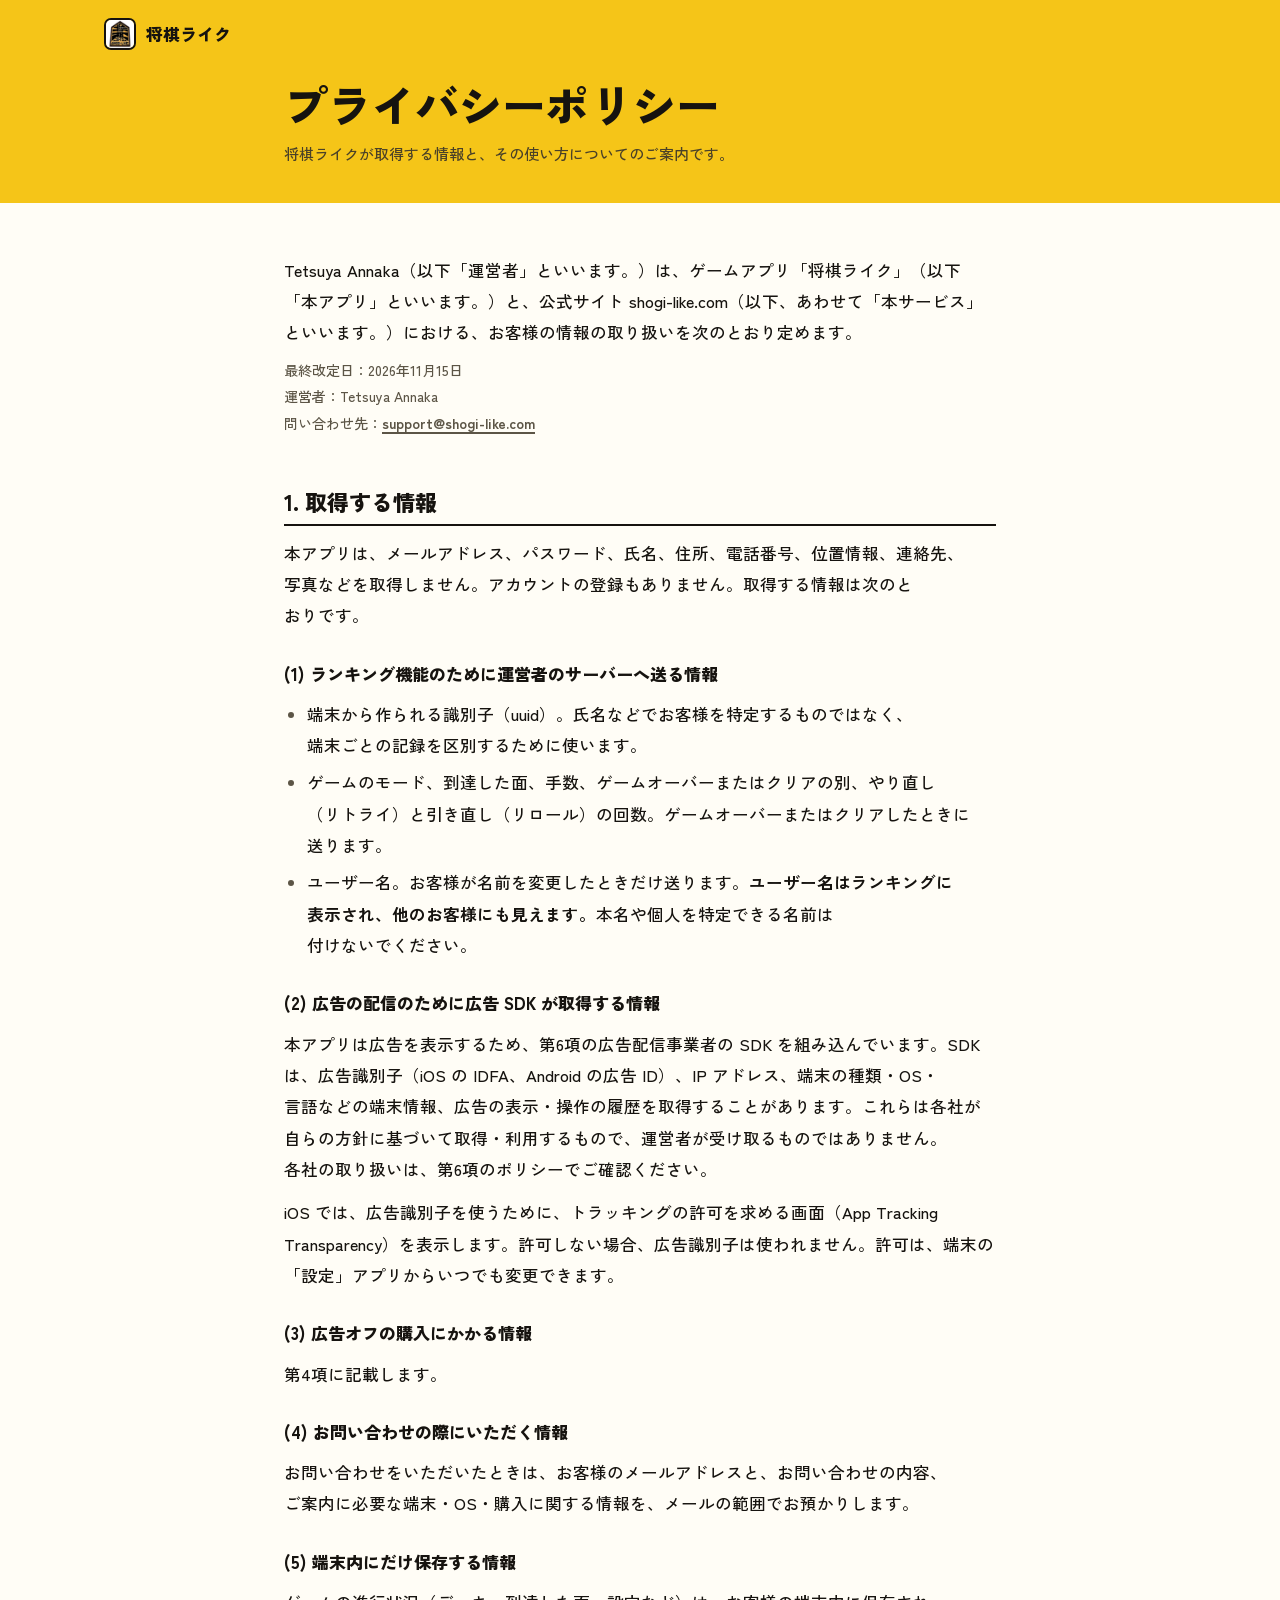
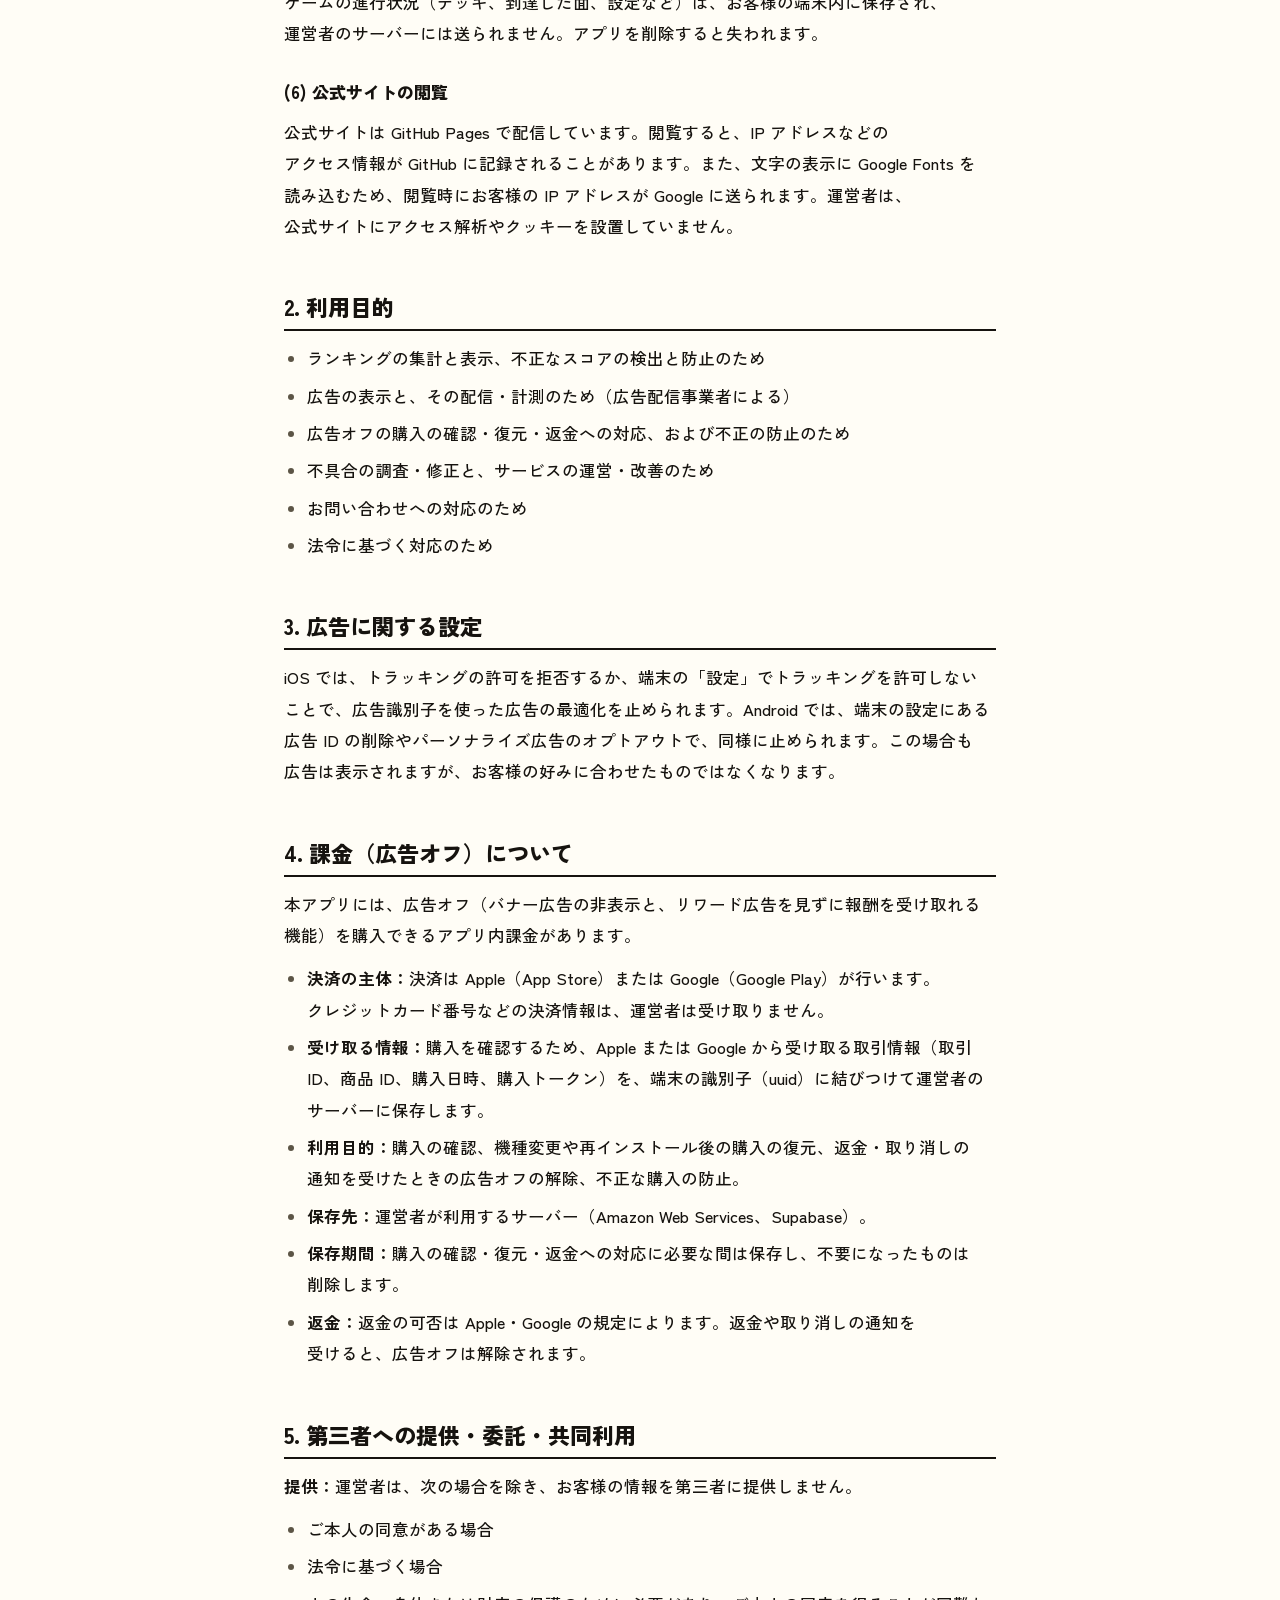
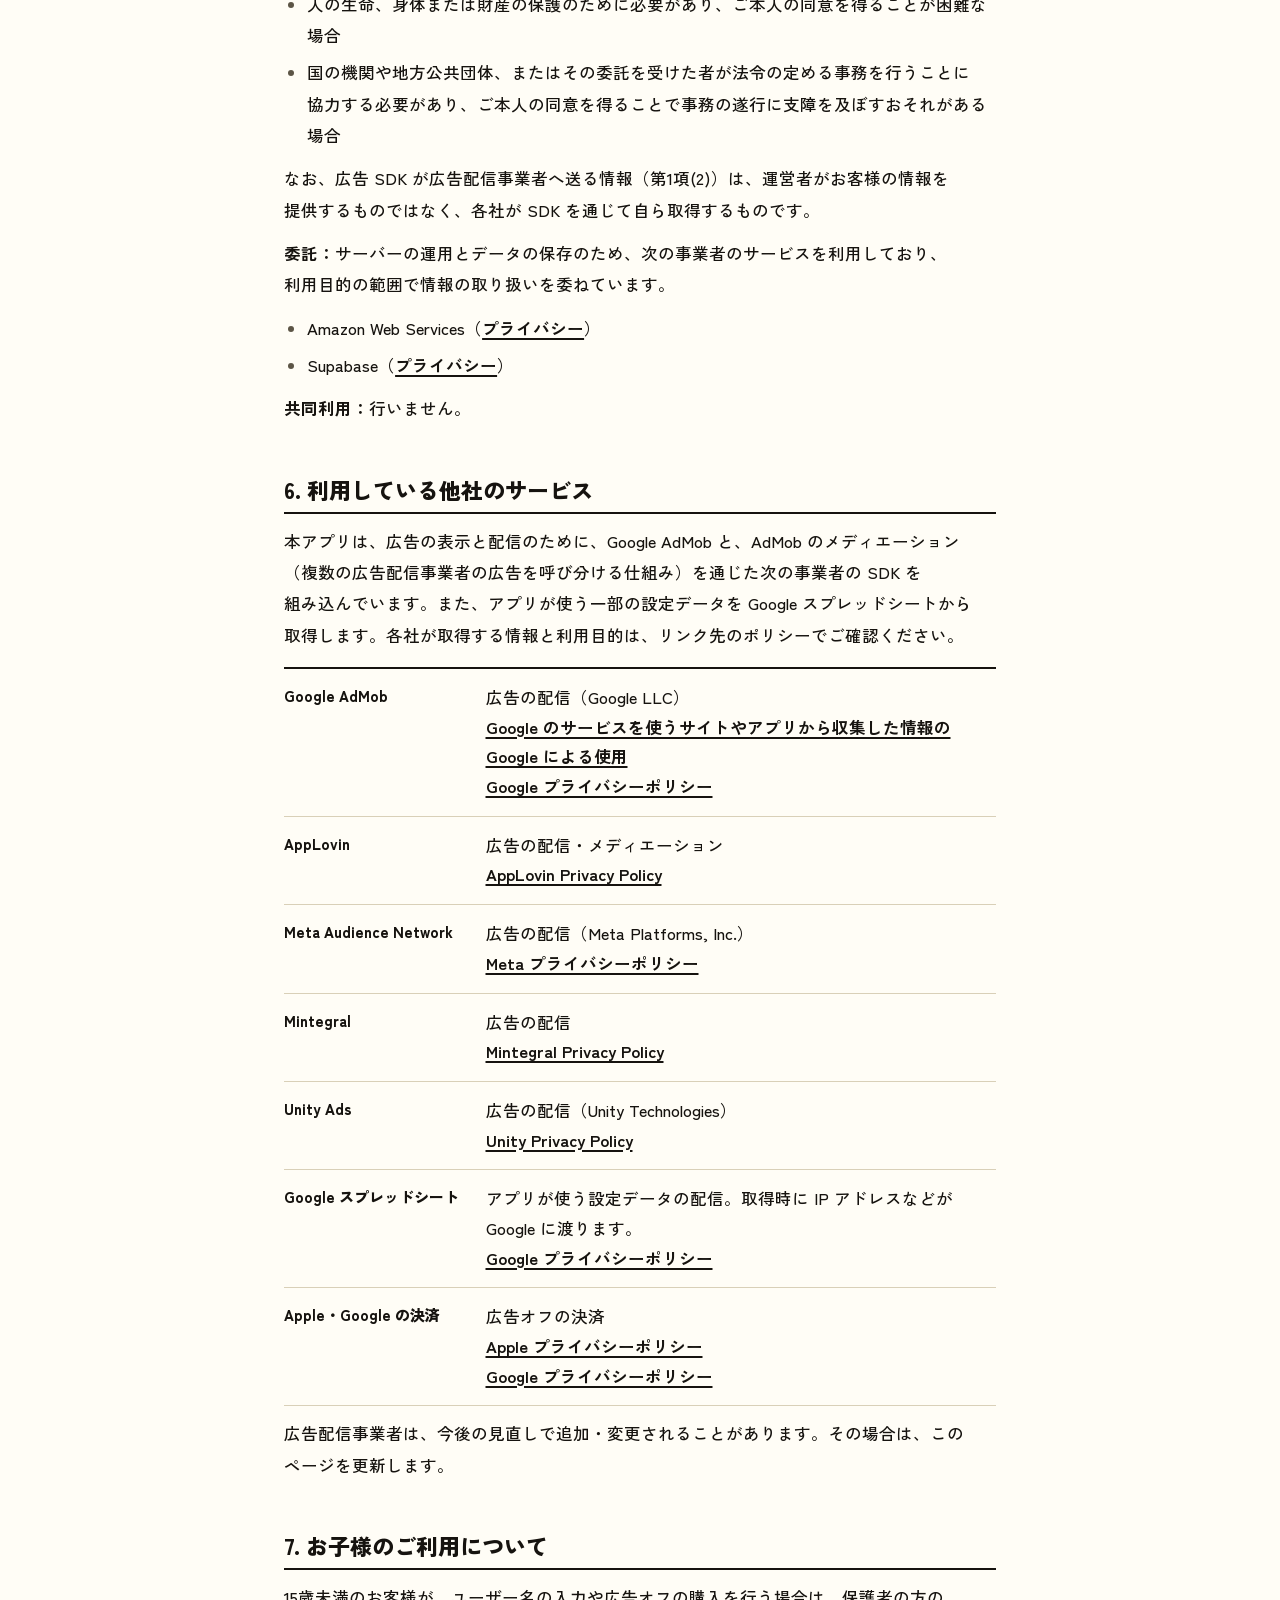
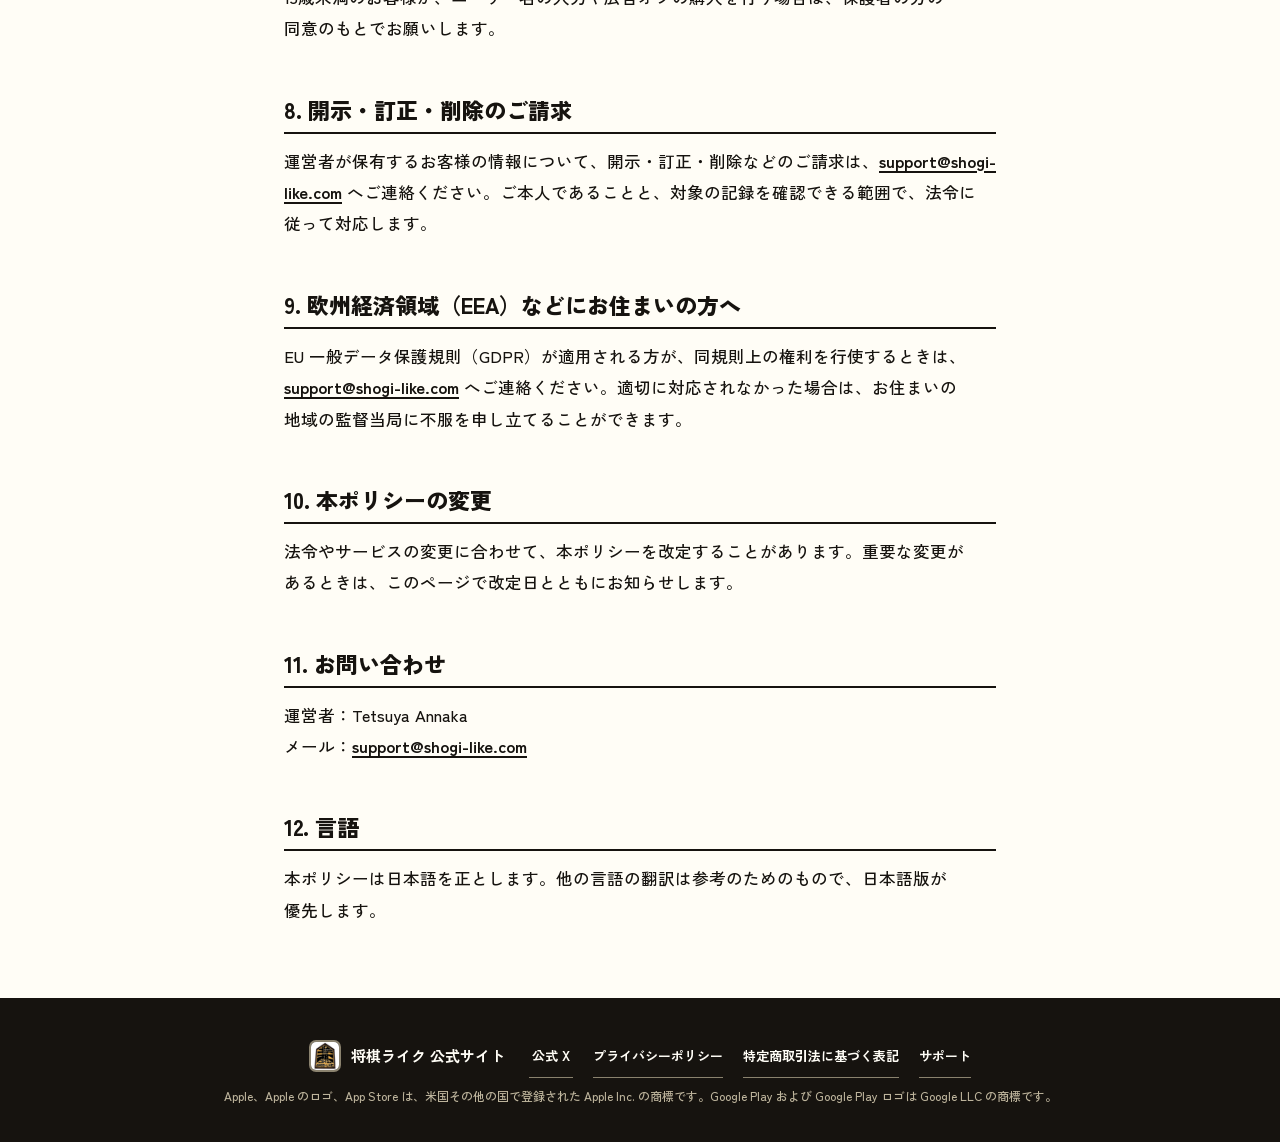
==== privacy/index.html @ 55d47053 "feat: 公式サイト初版（トップ・プライバシーポリシー・特定商取引法に基づく表記・サポート） Co-Authored-By: Claude Opus 5.5 <noreply@anthropic.c" ====
<!doctype html>
<html lang="ja">
<head>
<meta charset="utf-8">
<meta name="viewport" content="width=device-width,initial-scale=1,viewport-fit=cover">
<title>プライバシーポリシー｜将棋ライク</title>
<meta name="description" content="将棋ライクのプライバシーポリシー。取得する情報、広告配信事業者などの他社サービス、広告オフ（アプリ内課金）で受け取る取引情報の取り扱いを掲載しています。">
<meta property="og:title" content="プライバシーポリシー｜将棋ライク">
<meta property="og:description" content="将棋ライクのプライバシーポリシー。取得する情報、広告配信事業者などの他社サービス、広告オフ（アプリ内課金）で受け取る取引情報の取り扱いを掲載しています。">
<meta property="og:type" content="website">
<meta property="og:url" content="https://shogi-like.com/privacy/">
<meta property="og:image" content="https://shogi-like.com/assets/icon-256.png">
<meta property="og:site_name" content="将棋ライク">
<meta property="og:locale" content="ja_JP">
<meta name="twitter:card" content="summary">
<meta name="theme-color" content="#F5C518">
<link rel="canonical" href="https://shogi-like.com/privacy/">
<link rel="icon" href="/assets/icon-128.png" type="image/png">
<link rel="apple-touch-icon" href="/assets/icon-256.png">
<link rel="preconnect" href="https://fonts.googleapis.com">
<link rel="preconnect" href="https://fonts.gstatic.com" crossorigin>
<link href="https://fonts.googleapis.com/css2?family=Zen+Kaku+Gothic+New:wght@500;700;900&family=M+PLUS+1+Code:wght@500;700&family=Big+Shoulders+Display:wght@800&display=swap" rel="stylesheet">
<link rel="stylesheet" href="/assets/page.css">
</head>
<body>
<div lang="ja">
<header class="top on-yellow">
  <div class="wrap"><a class="brand" href="/"><img src="/assets/icon-128.png" alt="" width="32" height="32"><span>将棋ライク</span></a></div>
</header>
<div class="ph on-yellow">
  <div class="wrap">
    <h1>プライバシーポリシー</h1>
    <p class="lead">将棋ライクが取得する情報と、その使い方についてのご案内です。</p>
  </div>
</div>
<main>
  <div class="wrap">
    <p>Tetsuya Annaka（以下「運営者」といいます。）は、ゲームアプリ「将棋ライク」（以下「本アプリ」といいます。）と、公式サイト <span class="nw">shogi-like.com</span>（以下、あわせて「本サービス」といいます。）における、お客様の情報の取り扱いを次のとおり定めます。</p>
    <p class="meta">最終改定日：2026年11月15日<br>運営者：Tetsuya Annaka<br>問い合わせ先：<a href="mailto:support@shogi-like.com">support@shogi-like.com</a></p>

    <h2 id="collect">1. 取得する情報</h2>
    <p>本アプリは、メールアドレス、パスワード、氏名、住所、電話番号、位置情報、連絡先、写真などを取得しません。アカウントの登録もありません。取得する情報は次のとおりです。</p>
    <h3>(1) ランキング機能のために運営者のサーバーへ送る情報</h3>
    <ul>
      <li>端末から作られる識別子（uuid）。氏名などでお客様を特定するものではなく、端末ごとの記録を区別するために使います。</li>
      <li>ゲームのモード、到達した面、手数、ゲームオーバーまたはクリアの別、やり直し（リトライ）と引き直し（リロール）の回数。ゲームオーバーまたはクリアしたときに送ります。</li>
      <li>ユーザー名。お客様が名前を変更したときだけ送ります。<b>ユーザー名はランキングに表示され、他のお客様にも見えます。</b>本名や個人を特定できる名前は付けないでください。</li>
    </ul>
    <h3>(2) 広告の配信のために広告 SDK が取得する情報</h3>
    <p>本アプリは広告を表示するため、第6項の広告配信事業者の SDK を組み込んでいます。SDK は、広告識別子（iOS の IDFA、Android の広告 ID）、IP アドレス、端末の種類・OS・言語などの端末情報、広告の表示・操作の履歴を取得することがあります。これらは各社が自らの方針に基づいて取得・利用するもので、運営者が受け取るものではありません。各社の取り扱いは、第6項のポリシーでご確認ください。</p>
    <p>iOS では、広告識別子を使うために、トラッキングの許可を求める画面（App Tracking Transparency）を表示します。許可しない場合、広告識別子は使われません。許可は、端末の「設定」アプリからいつでも変更できます。</p>
    <h3>(3) 広告オフの購入にかかる情報</h3>
    <p>第4項に記載します。</p>
    <h3>(4) お問い合わせの際にいただく情報</h3>
    <p>お問い合わせをいただいたときは、お客様のメールアドレスと、お問い合わせの内容、ご案内に必要な端末・OS・購入に関する情報を、メールの範囲でお預かりします。</p>
    <h3>(5) 端末内にだけ保存する情報</h3>
    <p>ゲームの進行状況（デッキ、到達した面、設定など）は、お客様の端末内に保存され、運営者のサーバーには送られません。アプリを削除すると失われます。</p>
    <h3>(6) 公式サイトの閲覧</h3>
    <p>公式サイトは GitHub Pages で配信しています。閲覧すると、IP アドレスなどのアクセス情報が GitHub に記録されることがあります。また、文字の表示に Google Fonts を読み込むため、閲覧時にお客様の IP アドレスが Google に送られます。運営者は、公式サイトにアクセス解析やクッキーを設置していません。</p>

    <h2 id="purpose">2. 利用目的</h2>
    <ul>
      <li>ランキングの集計と表示、不正なスコアの検出と防止のため</li>
      <li>広告の表示と、その配信・計測のため（広告配信事業者による）</li>
      <li>広告オフの購入の確認・復元・返金への対応、および不正の防止のため</li>
      <li>不具合の調査・修正と、サービスの運営・改善のため</li>
      <li>お問い合わせへの対応のため</li>
      <li>法令に基づく対応のため</li>
    </ul>

    <h2 id="ads">3. 広告に関する設定</h2>
    <p>iOS では、トラッキングの許可を拒否するか、端末の「設定」でトラッキングを許可しないことで、広告識別子を使った広告の最適化を止められます。Android では、端末の設定にある広告 ID の削除やパーソナライズ広告のオプトアウトで、同様に止められます。この場合も広告は表示されますが、お客様の好みに合わせたものではなくなります。</p>

    <h2 id="iap">4. 課金（広告オフ）について</h2>
    <p>本アプリには、広告オフ（バナー広告の非表示と、リワード広告を見ずに報酬を受け取れる機能）を購入できるアプリ内課金があります。</p>
    <ul>
      <li><b>決済の主体：</b>決済は Apple（App Store）または Google（Google Play）が行います。クレジットカード番号などの決済情報は、運営者は受け取りません。</li>
      <li><b>受け取る情報：</b>購入を確認するため、Apple または Google から受け取る取引情報（取引 ID、商品 ID、購入日時、購入トークン）を、端末の識別子（uuid）に結びつけて運営者のサーバーに保存します。</li>
      <li><b>利用目的：</b>購入の確認、機種変更や再インストール後の購入の復元、返金・取り消しの通知を受けたときの広告オフの解除、不正な購入の防止。</li>
      <li><b>保存先：</b>運営者が利用するサーバー（Amazon Web Services、Supabase）。</li>
      <li><b>保存期間：</b>購入の確認・復元・返金への対応に必要な間は保存し、不要になったものは削除します。</li>
      <li><b>返金：</b>返金の可否は Apple・Google の規定によります。返金や取り消しの通知を受けると、広告オフは解除されます。</li>
    </ul>

    <h2 id="disclose">5. 第三者への提供・委託・共同利用</h2>
    <p><b>提供：</b>運営者は、次の場合を除き、お客様の情報を第三者に提供しません。</p>
    <ul>
      <li>ご本人の同意がある場合</li>
      <li>法令に基づく場合</li>
      <li>人の生命、身体または財産の保護のために必要があり、ご本人の同意を得ることが困難な場合</li>
      <li>国の機関や地方公共団体、またはその委託を受けた者が法令の定める事務を行うことに協力する必要があり、ご本人の同意を得ることで事務の遂行に支障を及ぼすおそれがある場合</li>
    </ul>
    <p>なお、広告 SDK が広告配信事業者へ送る情報（第1項(2)）は、運営者がお客様の情報を提供するものではなく、各社が SDK を通じて自ら取得するものです。</p>
    <p><b>委託：</b>サーバーの運用とデータの保存のため、次の事業者のサービスを利用しており、利用目的の範囲で情報の取り扱いを委ねています。</p>
    <ul>
      <li>Amazon Web Services（<a href="https://aws.amazon.com/privacy/" target="_blank" rel="noopener">プライバシー</a>）</li>
      <li>Supabase（<a href="https://supabase.com/privacy" target="_blank" rel="noopener">プライバシー</a>）</li>
    </ul>
    <p><b>共同利用：</b>行いません。</p>

    <h2 id="services">6. 利用している他社のサービス</h2>
    <p>本アプリは、広告の表示と配信のために、Google AdMob と、AdMob のメディエーション（複数の広告配信事業者の広告を呼び分ける仕組み）を通じた次の事業者の SDK を組み込んでいます。また、アプリが使う一部の設定データを Google スプレッドシートから取得します。各社が取得する情報と利用目的は、リンク先のポリシーでご確認ください。</p>
    <dl class="tbl">
      <div class="r"><dt>Google AdMob</dt><dd>広告の配信（Google LLC）<br><a href="https://policies.google.com/technologies/partner-sites" target="_blank" rel="noopener">Google のサービスを使うサイトやアプリから収集した情報の Google による使用</a><br><a href="https://policies.google.com/privacy" target="_blank" rel="noopener">Google プライバシーポリシー</a></dd></div>
      <div class="r"><dt>AppLovin</dt><dd>広告の配信・メディエーション<br><a href="https://legal.applovin.com/privacy/" target="_blank" rel="noopener">AppLovin Privacy Policy</a></dd></div>
      <div class="r"><dt>Meta Audience Network</dt><dd>広告の配信（Meta Platforms, Inc.）<br><a href="https://www.facebook.com/privacy/policy/" target="_blank" rel="noopener">Meta プライバシーポリシー</a></dd></div>
      <div class="r"><dt>Mintegral</dt><dd>広告の配信<br><a href="https://www.mintegral.com/en/privacy" target="_blank" rel="noopener">Mintegral Privacy Policy</a></dd></div>
      <div class="r"><dt>Unity Ads</dt><dd>広告の配信（Unity Technologies）<br><a href="https://unity.com/legal/privacy-policy" target="_blank" rel="noopener">Unity Privacy Policy</a></dd></div>
      <div class="r"><dt>Google スプレッドシート</dt><dd>アプリが使う設定データの配信。取得時に IP アドレスなどが Google に渡ります。<br><a href="https://policies.google.com/privacy" target="_blank" rel="noopener">Google プライバシーポリシー</a></dd></div>
      <div class="r"><dt>Apple・Google の決済</dt><dd>広告オフの決済<br><a href="https://www.apple.com/legal/privacy/jp/" target="_blank" rel="noopener">Apple プライバシーポリシー</a><br><a href="https://policies.google.com/privacy" target="_blank" rel="noopener">Google プライバシーポリシー</a></dd></div>
    </dl>
    <p>広告配信事業者は、今後の見直しで追加・変更されることがあります。その場合は、このページを更新します。</p>

    <h2 id="kids">7. お子様のご利用について</h2>
    <p>15歳未満のお客様が、ユーザー名の入力や広告オフの購入を行う場合は、保護者の方の同意のもとでお願いします。</p>

    <h2 id="rights">8. 開示・訂正・削除のご請求</h2>
    <p>運営者が保有するお客様の情報について、開示・訂正・削除などのご請求は、<a href="mailto:support@shogi-like.com">support@shogi-like.com</a> へご連絡ください。ご本人であることと、対象の記録を確認できる範囲で、法令に従って対応します。</p>

    <h2 id="gdpr">9. 欧州経済領域（EEA）などにお住まいの方へ</h2>
    <p>EU 一般データ保護規則（GDPR）が適用される方が、同規則上の権利を行使するときは、<a href="mailto:support@shogi-like.com">support@shogi-like.com</a> へご連絡ください。適切に対応されなかった場合は、お住まいの地域の監督当局に不服を申し立てることができます。</p>

    <h2 id="change">10. 本ポリシーの変更</h2>
    <p>法令やサービスの変更に合わせて、本ポリシーを改定することがあります。重要な変更があるときは、このページで改定日とともにお知らせします。</p>

    <h2 id="contact">11. お問い合わせ</h2>
    <p>運営者：Tetsuya Annaka<br>メール：<a href="mailto:support@shogi-like.com">support@shogi-like.com</a></p>

    <h2 id="lang">12. 言語</h2>
    <p>本ポリシーは日本語を正とします。他の言語の翻訳は参考のためのもので、日本語版が優先します。</p>
  </div>
</main>
<footer class="foot on-ink">
  <div class="wrap wide">
    <div class="row">
      <a class="brand" href="/"><img src="/assets/icon-128.png" alt="" width="32" height="32"><span>将棋ライク 公式サイト</span></a>
      <nav aria-label="リンク"><a href="https://x.com/shougi_like" target="_blank" rel="noopener">公式 X</a><a href="/privacy/">プライバシーポリシー</a><a href="/tokushoho/">特定商取引法に基づく表記</a><a href="/support/">サポート</a></nav>
    </div>
    <p class="tm">Apple、Apple のロゴ、App Store は、米国その他の国で登録された Apple Inc. の商標です。<span class="nw">Google Play</span> および <span class="nw">Google Play</span> ロゴは <span class="nw">Google LLC</span> の商標です。</p>
  </div>
</footer>
</div>
</body>
</html>
---- assets/page.css ----
/* サブページ共通。配色・フォント・フッターはトップ（index.html）と同じ値を使う */
:root {
  color-scheme: light;
  --c-yellow: #F5C518;
  --c-paper: #FFFDF6;
  --c-ink: #16130F;
  --c-text: #16130F;
  --c-text-2: #5C5546;
  --c-on-ink: #FFFDF6;
  --c-on-ink-2: #BDB49C;
  --c-on-ink-3: #8A826E;
  --c-rule: #D9D0B8;
  --f-jp: "Zen Kaku Gothic New", "Hiragino Sans", "Hiragino Kaku Gothic ProN", "Noto Sans JP", sans-serif;
  --f-code: "M PLUS 1 Code", ui-monospace, "SF Mono", Menlo, monospace;
  --gutter: max(24px, env(safe-area-inset-left, 0px));
  --gutter-r: max(24px, env(safe-area-inset-right, 0px));
  --line: 2px;
  --line-thin: 1.5px;
}
*, *::before, *::after { box-sizing: border-box; }
html { -webkit-text-size-adjust: 100%; text-size-adjust: 100%; }
body { margin: 0; background: var(--c-paper); color: var(--c-text); font-family: var(--f-jp); font-weight: 500; font-size: 16.5px; line-height: 1.9; overflow-x: clip; }
img { display: block; max-width: 100%; }
a { color: inherit; }
h1, h2, h3, p, ul, ol, dl, dd { margin: 0; padding: 0; }
:focus-visible { outline: 3px solid var(--c-ink); outline-offset: 3px; }
.on-ink :focus-visible { outline-color: var(--c-yellow); }
.nw { white-space: nowrap; }
.wrap { width: 100%; max-width: 760px; margin-inline: auto; padding-left: var(--gutter); padding-right: var(--gutter-r); }
.wide { max-width: 1120px; }
.on-ink { background: var(--c-ink); color: var(--c-on-ink); }
.on-yellow { background: var(--c-yellow); color: var(--c-text); }
div[lang="ja"] :is(p, h1, h2, h3, li, dt, dd) { word-break: auto-phrase; overflow-wrap: anywhere; }
h1, h2, h3 { text-wrap: balance; }

/* ヘッダー */
.top { padding-block: 12px 0; }
.top .wrap { display: flex; align-items: center; gap: 16px; max-width: 1120px; }
.brand { display: inline-flex; align-items: center; gap: 10px; min-height: 44px; text-decoration: none; }
.brand img { width: 32px; height: 32px; border-radius: 7px; border: var(--line) solid var(--c-ink); background: var(--c-ink); }
.brand span { font-weight: 900; font-size: 17px; }
.ph { padding-block: 20px 36px; }
.ph h1 { font-weight: 900; line-height: 1.3; font-size: clamp(28px, 7.4vw, 44px); letter-spacing: -.01em; }
.ph .lead { margin-top: 8px; font-size: 15px; line-height: 1.7; color: #4A4128; }

/* 本文 */
main { padding-block: 40px 72px; }
main h2 { margin-top: 48px; padding-bottom: 6px; border-bottom: var(--line) solid var(--c-ink); font-size: 22px; font-weight: 900; line-height: 1.5; }
main h2:first-child { margin-top: 0; }
main h3 { margin-top: 28px; font-size: 17px; font-weight: 900; line-height: 1.6; }
main p { margin-top: 12px; }
main ul, main ol { margin-top: 12px; padding-left: 1.4em; }
main ul { list-style: disc; }
main ol { list-style: decimal; }
main li { margin-top: 6px; }
main li::marker { color: var(--c-text-2); }
main a { text-underline-offset: 3px; text-decoration-thickness: 1.5px; font-weight: 700; }
.meta { margin-top: 8px; font-size: 14px; color: var(--c-text-2); }
.note { margin-top: 16px; padding: 14px 16px; border: var(--line-thin) solid var(--c-ink); background: #FFF6CC; font-size: 15px; line-height: 1.8; }
.note p:first-child { margin-top: 0; }

/* 表（特商法・外部サービス）。スマホでは項目名を上に積む */
.tbl { margin-top: 16px; border-top: var(--line) solid var(--c-ink); }
.tbl .r { display: grid; grid-template-columns: 11em 1fr; gap: 4px 20px; padding: 14px 0; border-bottom: var(--line-thin) solid var(--c-rule); }
.tbl dt { font-weight: 900; font-size: 15px; line-height: 1.7; }
.tbl dd { min-width: 0; line-height: 1.8; }
.tbl dd p { margin-top: 6px; }
.tbl dd p:first-child { margin-top: 0; }
.tbl dd ul { margin-top: 6px; }
@media (max-width: 600px) {
  .tbl .r { grid-template-columns: 1fr; gap: 2px; }
  main h2 { font-size: 20px; }
}

/* よくある質問 */
.qa { margin-top: 8px; }
.qa details { border-bottom: var(--line-thin) solid var(--c-rule); }
.qa summary { cursor: pointer; list-style: none; padding: 14px 32px 14px 0; position: relative; font-weight: 900; line-height: 1.6; min-height: 44px; }
.qa summary::-webkit-details-marker { display: none; }
.qa summary::after { content: "+"; position: absolute; right: 4px; top: 12px; font-family: var(--f-code); font-size: 22px; line-height: 1.4; }
.qa details[open] summary::after { content: "−"; }
.qa .a { padding: 0 0 16px; }
.qa .a p:first-child { margin-top: 0; }

/* フッター（トップと同じ） */
.foot { padding-block: 36px max(36px, env(safe-area-inset-bottom, 0px)); text-align: center; font-size: 13px; line-height: 1.8; }
.foot .row { display: flex; flex-wrap: wrap; align-items: center; justify-content: center; gap: 8px 24px; }
.foot .brand img { border-color: var(--c-on-ink-3); }
.foot .brand span { font-weight: 700; font-size: 15px; }
.foot nav { display: flex; flex-wrap: wrap; justify-content: center; gap: 0 20px; }
.foot nav a { display: inline-flex; align-items: center; min-height: 44px; min-width: 44px; justify-content: center; text-decoration: none; color: var(--c-on-ink); font-weight: 700; border-bottom: var(--line-thin) solid var(--c-on-ink-3); }
.foot .tm { margin-top: 8px; color: var(--c-on-ink-2); font-size: 12px; line-height: 1.7; }
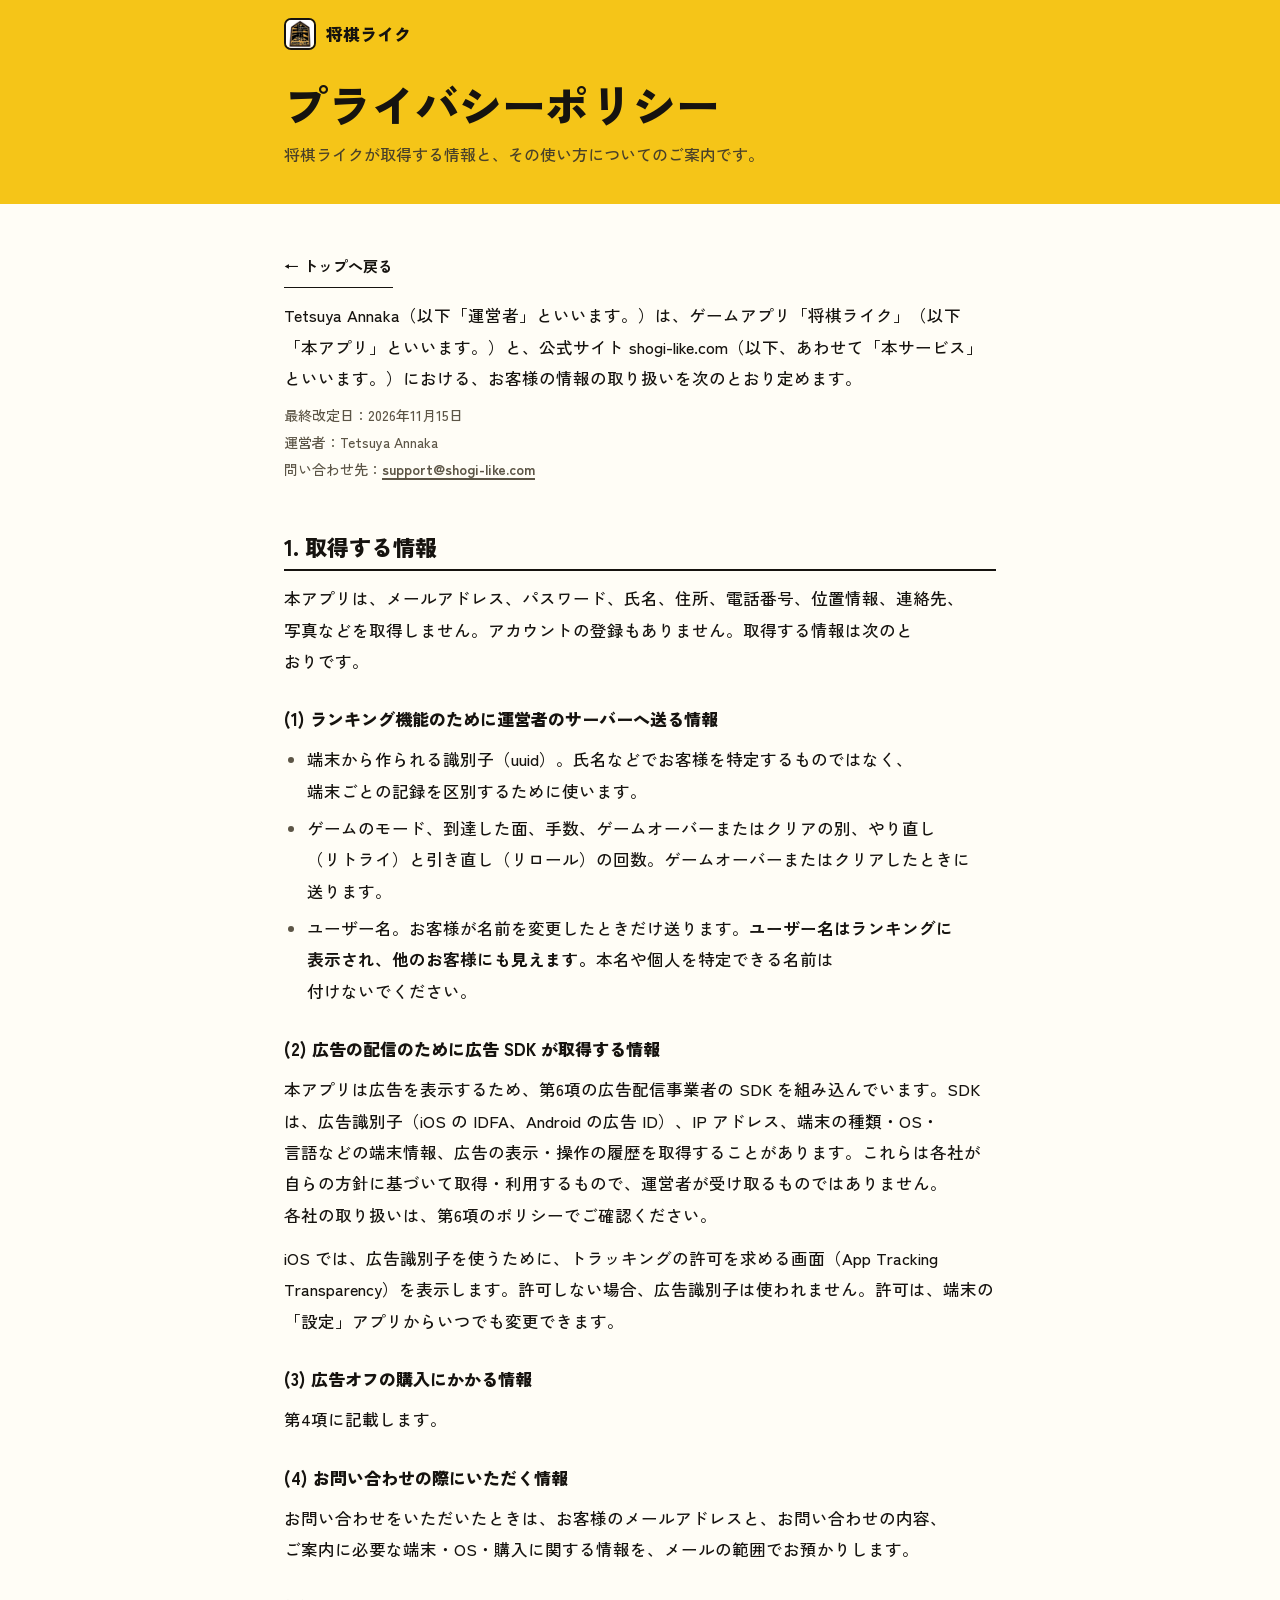
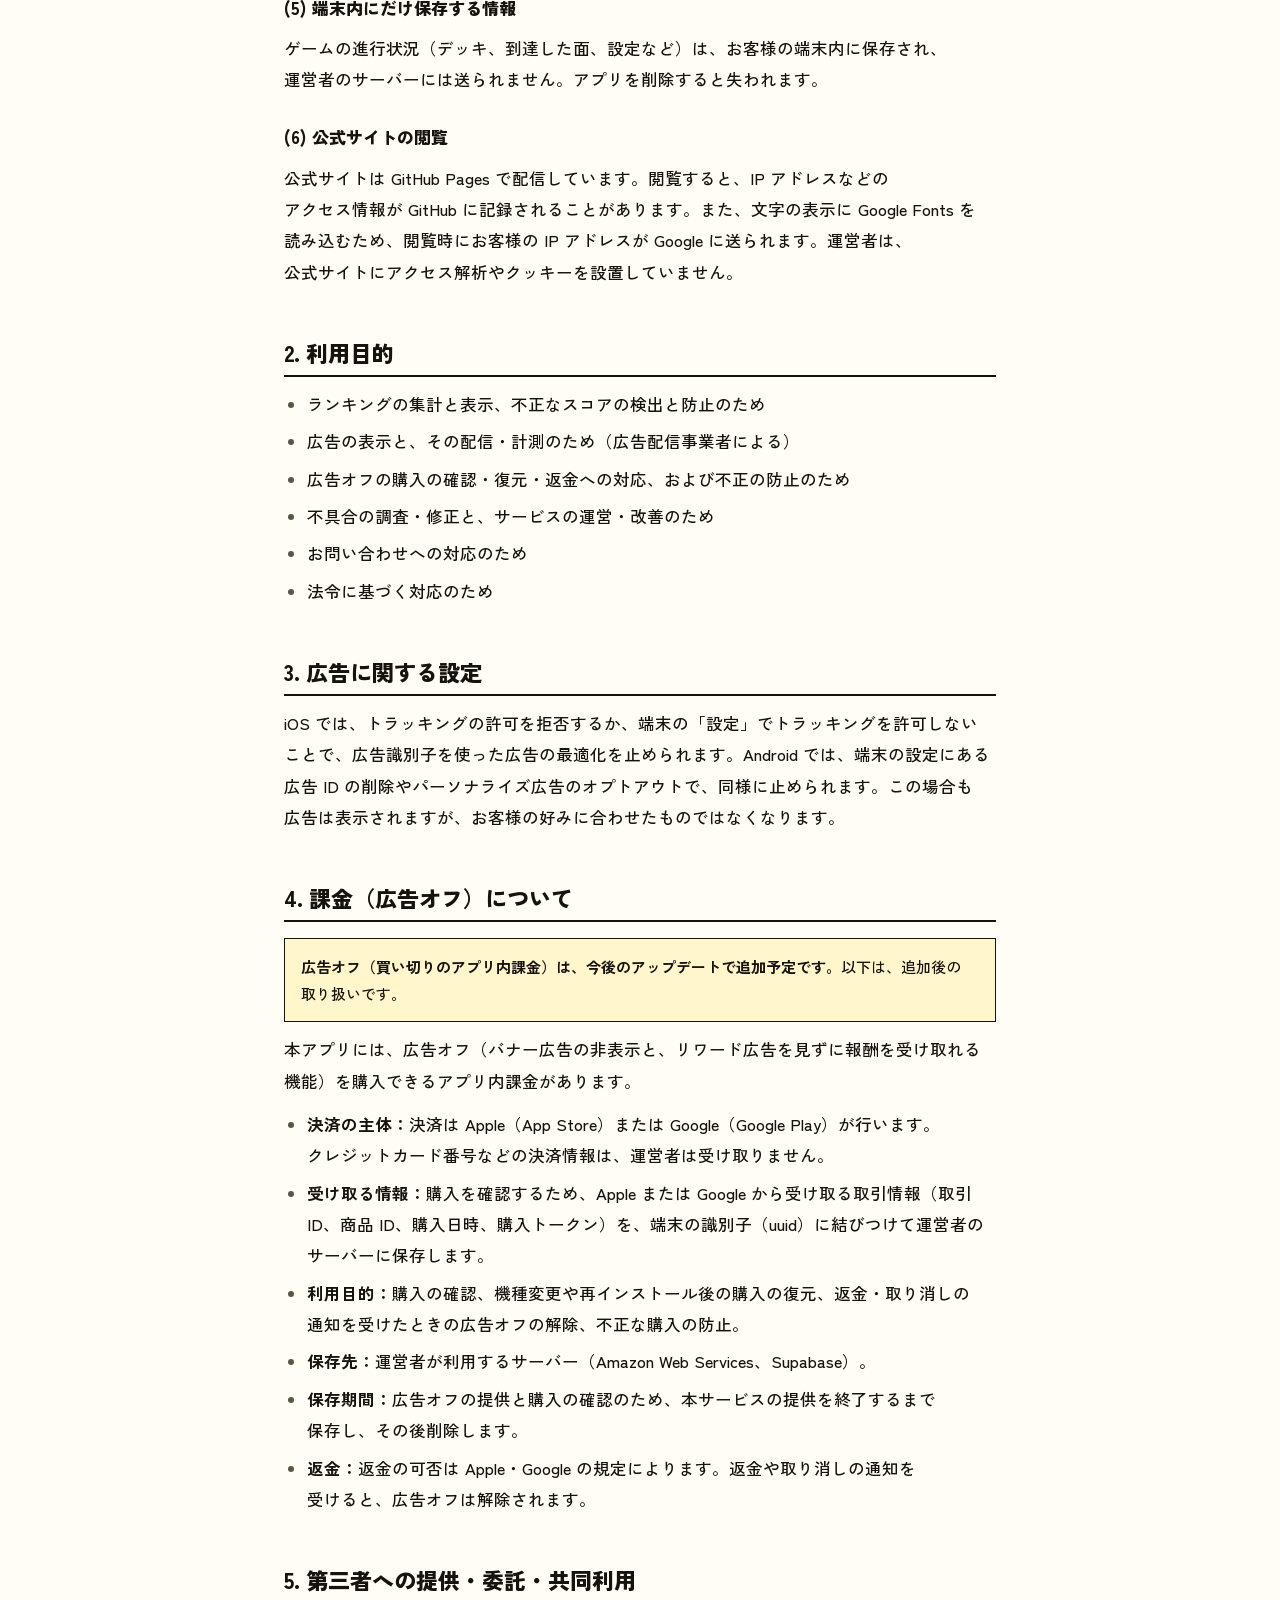
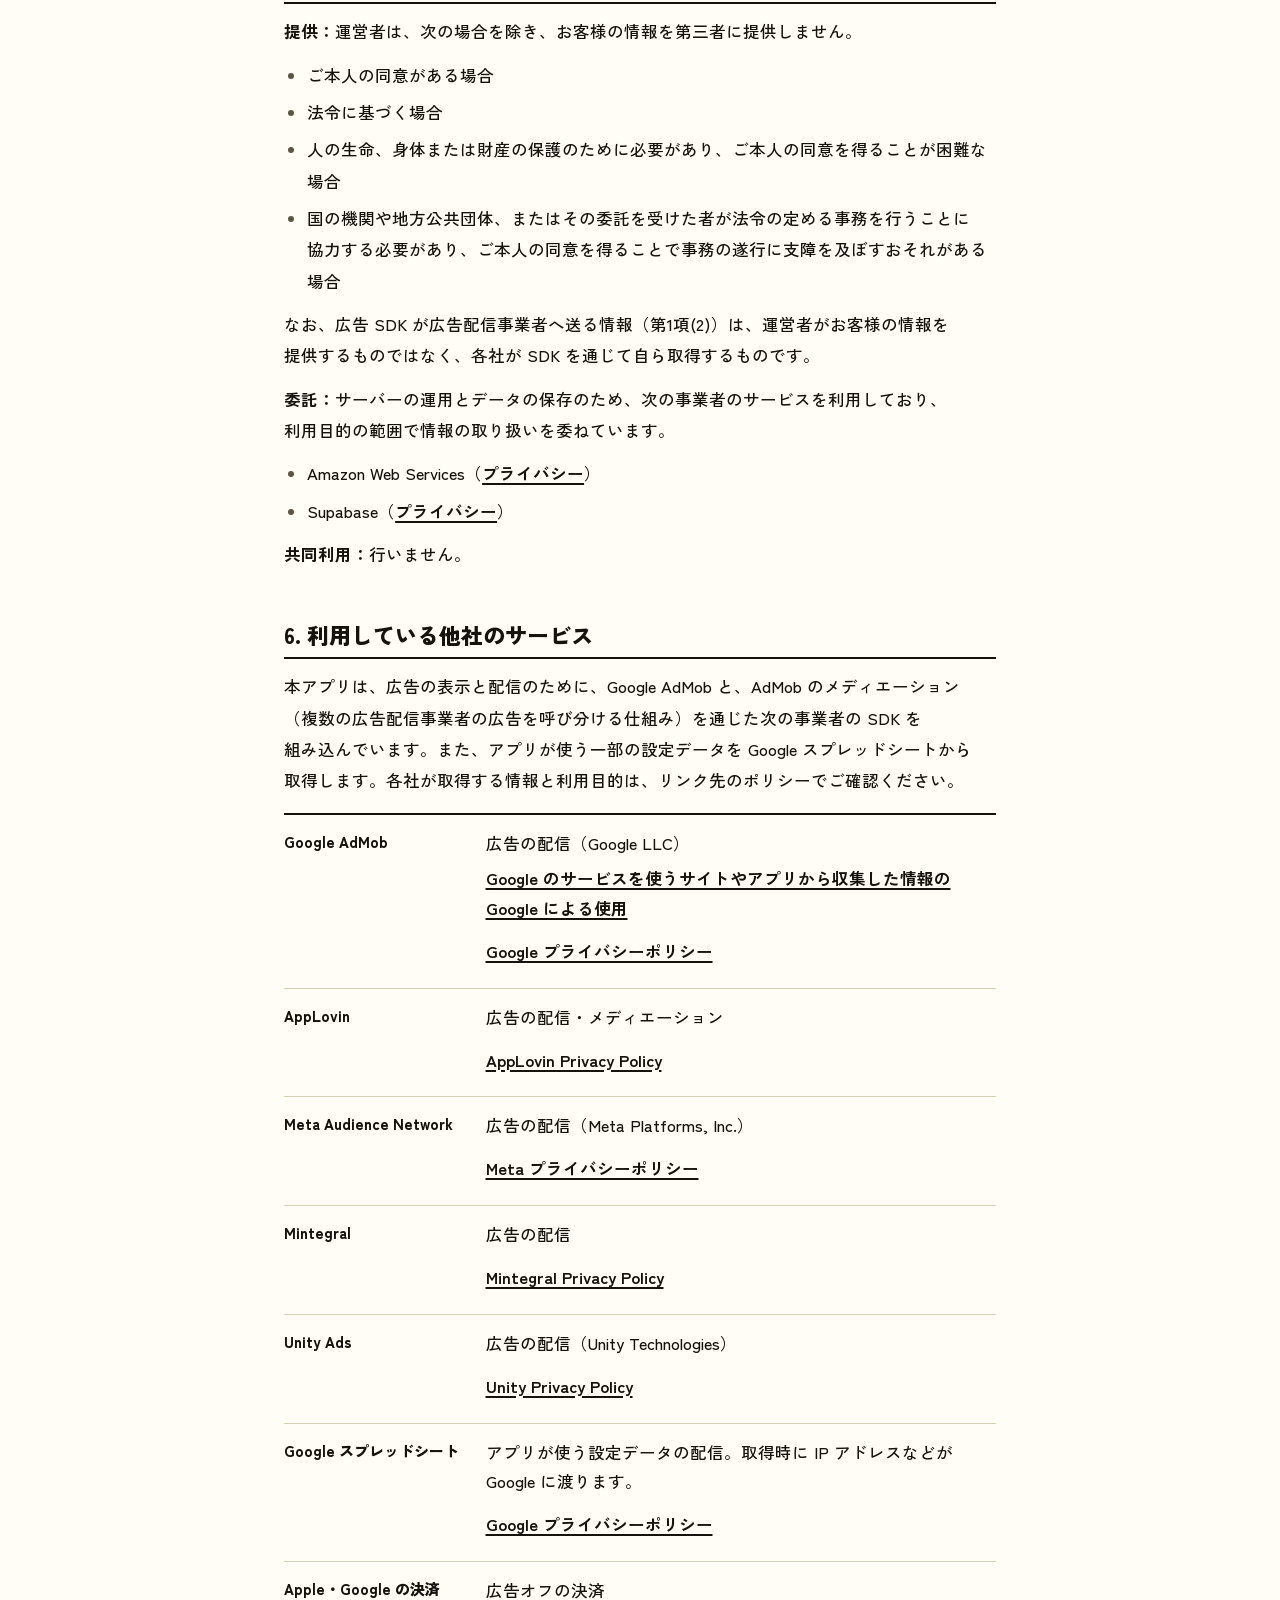
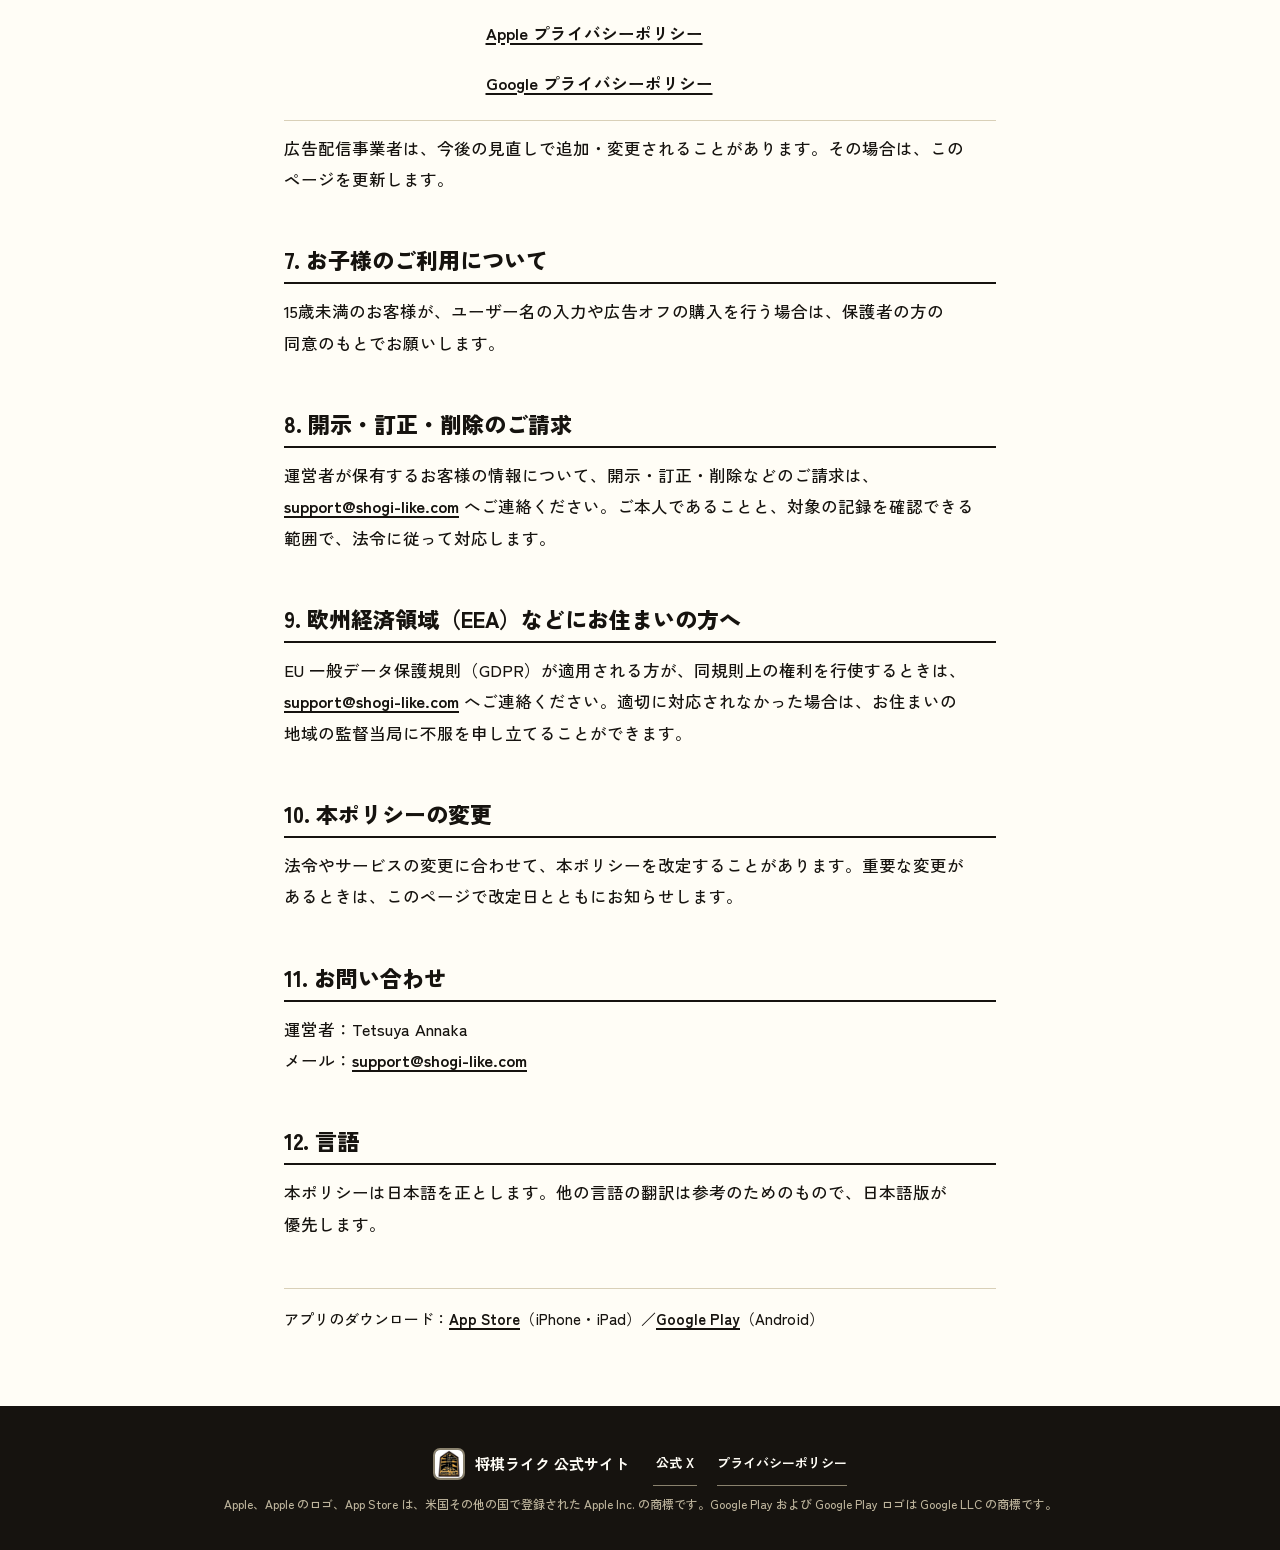
==== commit 0381fe3f: "fix: 審査指摘を反映。公開はトップとプライバシーポリシーのみに絞る - 特商法表記・サポートは release/iap-pages へ移し、main のリンク・sitemap から外す - pri" ====
--- a/privacy/index.html
+++ b/privacy/index.html
@@ -35,6 +35,7 @@
 </div>
 <main>
   <div class="wrap">
+    <p class="back"><a href="/">← トップへ戻る</a></p>
     <p>Tetsuya Annaka（以下「運営者」といいます。）は、ゲームアプリ「将棋ライク」（以下「本アプリ」といいます。）と、公式サイト <span class="nw">shogi-like.com</span>（以下、あわせて「本サービス」といいます。）における、お客様の情報の取り扱いを次のとおり定めます。</p>
     <p class="meta">最終改定日：2026年11月15日<br>運営者：Tetsuya Annaka<br>問い合わせ先：<a href="mailto:support@shogi-like.com">support@shogi-like.com</a></p>
 
@@ -72,13 +73,14 @@
     <p>iOS では、トラッキングの許可を拒否するか、端末の「設定」でトラッキングを許可しないことで、広告識別子を使った広告の最適化を止められます。Android では、端末の設定にある広告 ID の削除やパーソナライズ広告のオプトアウトで、同様に止められます。この場合も広告は表示されますが、お客様の好みに合わせたものではなくなります。</p>
 
     <h2 id="iap">4. 課金（広告オフ）について</h2>
+    <p class="note"><b>広告オフ（買い切りのアプリ内課金）は、今後のアップデートで追加予定です。</b>以下は、追加後の取り扱いです。</p>
     <p>本アプリには、広告オフ（バナー広告の非表示と、リワード広告を見ずに報酬を受け取れる機能）を購入できるアプリ内課金があります。</p>
     <ul>
-      <li><b>決済の主体：</b>決済は Apple（App Store）または Google（Google Play）が行います。クレジットカード番号などの決済情報は、運営者は受け取りません。</li>
+      <li><b>決済の主体：</b>決済は Apple（<span class="nw">App Store</span>）または Google（<span class="nw">Google Play</span>）が行います。クレジットカード番号などの決済情報は、運営者は受け取りません。</li>
       <li><b>受け取る情報：</b>購入を確認するため、Apple または Google から受け取る取引情報（取引 ID、商品 ID、購入日時、購入トークン）を、端末の識別子（uuid）に結びつけて運営者のサーバーに保存します。</li>
       <li><b>利用目的：</b>購入の確認、機種変更や再インストール後の購入の復元、返金・取り消しの通知を受けたときの広告オフの解除、不正な購入の防止。</li>
       <li><b>保存先：</b>運営者が利用するサーバー（Amazon Web Services、Supabase）。</li>
-      <li><b>保存期間：</b>購入の確認・復元・返金への対応に必要な間は保存し、不要になったものは削除します。</li>
+      <li><b>保存期間：</b>広告オフの提供と購入の確認のため、本サービスの提供を終了するまで保存し、その後削除します。</li>
       <li><b>返金：</b>返金の可否は Apple・Google の規定によります。返金や取り消しの通知を受けると、広告オフは解除されます。</li>
     </ul>
 
@@ -93,7 +95,7 @@
     <p>なお、広告 SDK が広告配信事業者へ送る情報（第1項(2)）は、運営者がお客様の情報を提供するものではなく、各社が SDK を通じて自ら取得するものです。</p>
     <p><b>委託：</b>サーバーの運用とデータの保存のため、次の事業者のサービスを利用しており、利用目的の範囲で情報の取り扱いを委ねています。</p>
     <ul>
-      <li>Amazon Web Services（<a href="https://aws.amazon.com/privacy/" target="_blank" rel="noopener">プライバシー</a>）</li>
+      <li><span class="nw">Amazon Web Services</span>（<a href="https://aws.amazon.com/privacy/" target="_blank" rel="noopener">プライバシー</a>）</li>
       <li>Supabase（<a href="https://supabase.com/privacy" target="_blank" rel="noopener">プライバシー</a>）</li>
     </ul>
     <p><b>共同利用：</b>行いません。</p>
@@ -101,13 +103,13 @@
     <h2 id="services">6. 利用している他社のサービス</h2>
     <p>本アプリは、広告の表示と配信のために、Google AdMob と、AdMob のメディエーション（複数の広告配信事業者の広告を呼び分ける仕組み）を通じた次の事業者の SDK を組み込んでいます。また、アプリが使う一部の設定データを Google スプレッドシートから取得します。各社が取得する情報と利用目的は、リンク先のポリシーでご確認ください。</p>
     <dl class="tbl">
-      <div class="r"><dt>Google AdMob</dt><dd>広告の配信（Google LLC）<br><a href="https://policies.google.com/technologies/partner-sites" target="_blank" rel="noopener">Google のサービスを使うサイトやアプリから収集した情報の Google による使用</a><br><a href="https://policies.google.com/privacy" target="_blank" rel="noopener">Google プライバシーポリシー</a></dd></div>
-      <div class="r"><dt>AppLovin</dt><dd>広告の配信・メディエーション<br><a href="https://legal.applovin.com/privacy/" target="_blank" rel="noopener">AppLovin Privacy Policy</a></dd></div>
-      <div class="r"><dt>Meta Audience Network</dt><dd>広告の配信（Meta Platforms, Inc.）<br><a href="https://www.facebook.com/privacy/policy/" target="_blank" rel="noopener">Meta プライバシーポリシー</a></dd></div>
-      <div class="r"><dt>Mintegral</dt><dd>広告の配信<br><a href="https://www.mintegral.com/en/privacy" target="_blank" rel="noopener">Mintegral Privacy Policy</a></dd></div>
-      <div class="r"><dt>Unity Ads</dt><dd>広告の配信（Unity Technologies）<br><a href="https://unity.com/legal/privacy-policy" target="_blank" rel="noopener">Unity Privacy Policy</a></dd></div>
-      <div class="r"><dt>Google スプレッドシート</dt><dd>アプリが使う設定データの配信。取得時に IP アドレスなどが Google に渡ります。<br><a href="https://policies.google.com/privacy" target="_blank" rel="noopener">Google プライバシーポリシー</a></dd></div>
-      <div class="r"><dt>Apple・Google の決済</dt><dd>広告オフの決済<br><a href="https://www.apple.com/legal/privacy/jp/" target="_blank" rel="noopener">Apple プライバシーポリシー</a><br><a href="https://policies.google.com/privacy" target="_blank" rel="noopener">Google プライバシーポリシー</a></dd></div>
+      <div class="r"><dt>Google AdMob</dt><dd>広告の配信（Google LLC）<ul class="links"><li><a href="https://policies.google.com/technologies/partner-sites" target="_blank" rel="noopener">Google のサービスを使うサイトやアプリから収集した情報の Google による使用</a></li><li><a href="https://policies.google.com/privacy" target="_blank" rel="noopener">Google プライバシーポリシー</a></li></ul></dd></div>
+      <div class="r"><dt>AppLovin</dt><dd>広告の配信・メディエーション<ul class="links"><li><a href="https://legal.applovin.com/privacy/" target="_blank" rel="noopener">AppLovin Privacy Policy</a></li></ul></dd></div>
+      <div class="r"><dt>Meta Audience Network</dt><dd>広告の配信（Meta Platforms, Inc.）<ul class="links"><li><a href="https://www.facebook.com/privacy/policy/" target="_blank" rel="noopener">Meta プライバシーポリシー</a></li></ul></dd></div>
+      <div class="r"><dt>Mintegral</dt><dd>広告の配信<ul class="links"><li><a href="https://www.mintegral.com/en/privacy" target="_blank" rel="noopener">Mintegral Privacy Policy</a></li></ul></dd></div>
+      <div class="r"><dt>Unity Ads</dt><dd>広告の配信（Unity Technologies）<ul class="links"><li><a href="https://unity.com/legal/privacy-policy" target="_blank" rel="noopener">Unity Privacy Policy</a></li></ul></dd></div>
+      <div class="r"><dt>Google スプレッドシート</dt><dd>アプリが使う設定データの配信。取得時に IP アドレスなどが Google に渡ります。<ul class="links"><li><a href="https://policies.google.com/privacy" target="_blank" rel="noopener">Google プライバシーポリシー</a></li></ul></dd></div>
+      <div class="r"><dt>Apple・Google の決済</dt><dd>広告オフの決済<ul class="links"><li><a href="https://www.apple.com/legal/privacy/jp/" target="_blank" rel="noopener">Apple プライバシーポリシー</a></li><li><a href="https://policies.google.com/privacy" target="_blank" rel="noopener">Google プライバシーポリシー</a></li></ul></dd></div>
     </dl>
     <p>広告配信事業者は、今後の見直しで追加・変更されることがあります。その場合は、このページを更新します。</p>
 
@@ -128,13 +130,14 @@
 
     <h2 id="lang">12. 言語</h2>
     <p>本ポリシーは日本語を正とします。他の言語の翻訳は参考のためのもので、日本語版が優先します。</p>
+    <p class="store">アプリのダウンロード：<a href="https://apps.apple.com/jp/app/id6738020642" target="_blank" rel="noopener">App Store</a>（iPhone・iPad）／<a href="https://play.google.com/store/apps/details?id=com.anchuuuuuuuu.shogi" target="_blank" rel="noopener">Google Play</a>（Android）</p>
   </div>
 </main>
 <footer class="foot on-ink">
   <div class="wrap wide">
     <div class="row">
       <a class="brand" href="/"><img src="/assets/icon-128.png" alt="" width="32" height="32"><span>将棋ライク 公式サイト</span></a>
-      <nav aria-label="リンク"><a href="https://x.com/shougi_like" target="_blank" rel="noopener">公式 X</a><a href="/privacy/">プライバシーポリシー</a><a href="/tokushoho/">特定商取引法に基づく表記</a><a href="/support/">サポート</a></nav>
+      <nav aria-label="リンク"><a href="https://x.com/shougi_like" target="_blank" rel="noopener">公式 X</a><a href="/privacy/">プライバシーポリシー</a></nav>
     </div>
     <p class="tm">Apple、Apple のロゴ、App Store は、米国その他の国で登録された Apple Inc. の商標です。<span class="nw">Google Play</span> および <span class="nw">Google Play</span> ロゴは <span class="nw">Google LLC</span> の商標です。</p>
   </div>
--- a/assets/page.css
+++ b/assets/page.css
@@ -6,6 +6,8 @@
   --c-ink: #16130F;
   --c-text: #16130F;
   --c-text-2: #5C5546;
+  --c-text-2-on-yellow: #4A4128;
+  --c-note-bg: #FFF6CC;
   --c-on-ink: #FFFDF6;
   --c-on-ink-2: #BDB49C;
   --c-on-ink-3: #8A826E;
@@ -35,13 +37,13 @@
 
 /* ヘッダー */
 .top { padding-block: 12px 0; }
-.top .wrap { display: flex; align-items: center; gap: 16px; max-width: 1120px; }
+.top .wrap { display: flex; align-items: center; gap: 16px; max-width: 760px; }
 .brand { display: inline-flex; align-items: center; gap: 10px; min-height: 44px; text-decoration: none; }
 .brand img { width: 32px; height: 32px; border-radius: 7px; border: var(--line) solid var(--c-ink); background: var(--c-ink); }
 .brand span { font-weight: 900; font-size: 17px; }
 .ph { padding-block: 20px 36px; }
 .ph h1 { font-weight: 900; line-height: 1.3; font-size: clamp(28px, 7.4vw, 44px); letter-spacing: -.01em; }
-.ph .lead { margin-top: 8px; font-size: 15px; line-height: 1.7; color: #4A4128; }
+.ph .lead { margin-top: 8px; font-size: 16px; line-height: 1.7; color: var(--c-text-2-on-yellow); }
 
 /* 本文 */
 main { padding-block: 40px 72px; }
@@ -55,8 +57,13 @@
 main li { margin-top: 6px; }
 main li::marker { color: var(--c-text-2); }
 main a { text-underline-offset: 3px; text-decoration-thickness: 1.5px; font-weight: 700; }
+a[href^="mailto:"] { white-space: nowrap; }
+main p.mail a { display: inline-flex; align-items: center; min-height: 44px; }
+.back { margin-top: 0; font-size: 15px; }
+.back a { display: inline-flex; align-items: center; min-height: 44px; text-decoration: none; border-bottom: var(--line-thin) solid var(--c-ink); font-weight: 700; }
+.store { margin-top: 48px; padding-top: 16px; border-top: var(--line-thin) solid var(--c-rule); font-size: 15px; }
 .meta { margin-top: 8px; font-size: 14px; color: var(--c-text-2); }
-.note { margin-top: 16px; padding: 14px 16px; border: var(--line-thin) solid var(--c-ink); background: #FFF6CC; font-size: 15px; line-height: 1.8; }
+.note { margin-top: 16px; padding: 14px 16px; border: var(--line-thin) solid var(--c-ink); background: var(--c-note-bg); font-size: 15px; line-height: 1.8; }
 .note p:first-child { margin-top: 0; }
 
 /* 表（特商法・外部サービス）。スマホでは項目名を上に積む */
@@ -67,6 +74,8 @@
 .tbl dd p { margin-top: 6px; }
 .tbl dd p:first-child { margin-top: 0; }
 .tbl dd ul { margin-top: 6px; }
+.tbl .links { list-style: none; padding: 0; margin-top: 4px; }
+.tbl .links a { display: inline-flex; align-items: center; min-height: 44px; }
 @media (max-width: 600px) {
   .tbl .r { grid-template-columns: 1fr; gap: 2px; }
   main h2 { font-size: 20px; }
@@ -75,6 +84,7 @@
 /* よくある質問 */
 .qa { margin-top: 8px; }
 .qa details { border-bottom: var(--line-thin) solid var(--c-rule); }
+div[lang="ja"] .qa summary { word-break: auto-phrase; overflow-wrap: anywhere; }
 .qa summary { cursor: pointer; list-style: none; padding: 14px 32px 14px 0; position: relative; font-weight: 900; line-height: 1.6; min-height: 44px; }
 .qa summary::-webkit-details-marker { display: none; }
 .qa summary::after { content: "+"; position: absolute; right: 4px; top: 12px; font-family: var(--f-code); font-size: 22px; line-height: 1.4; }
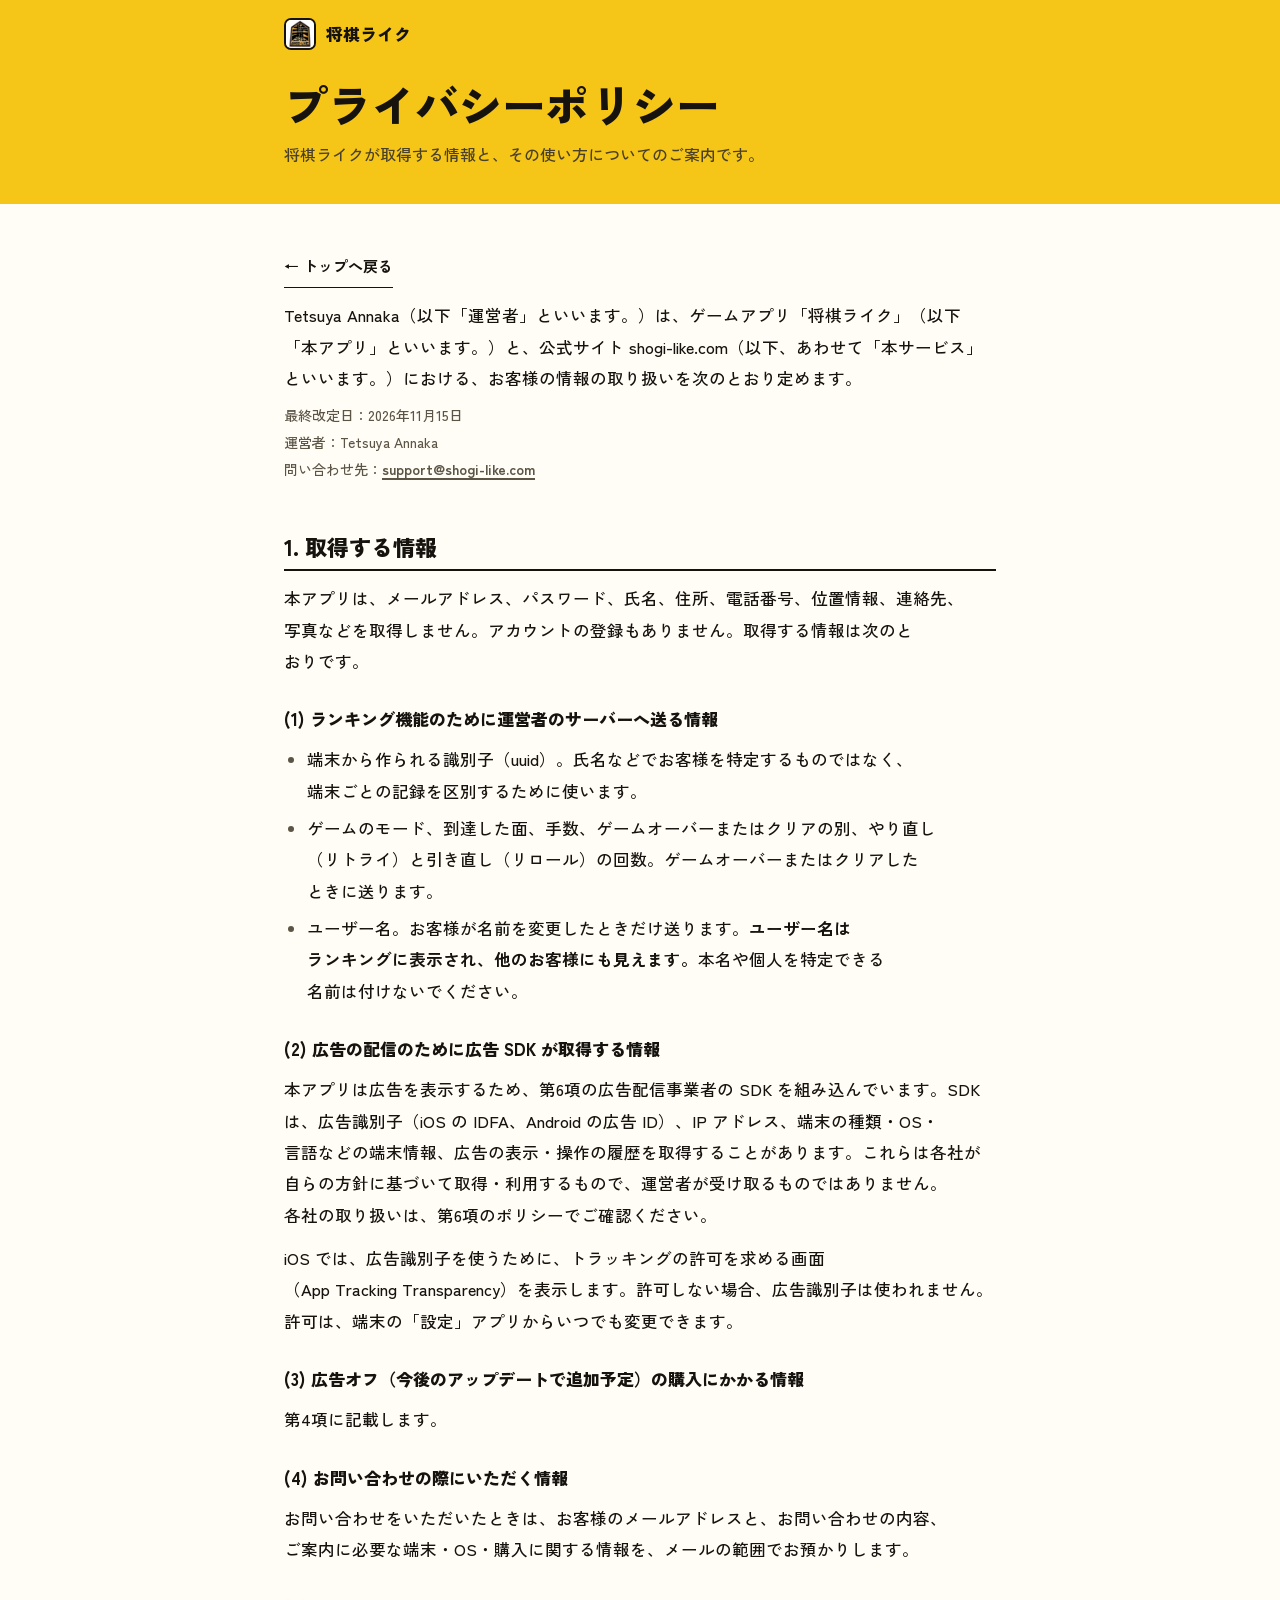
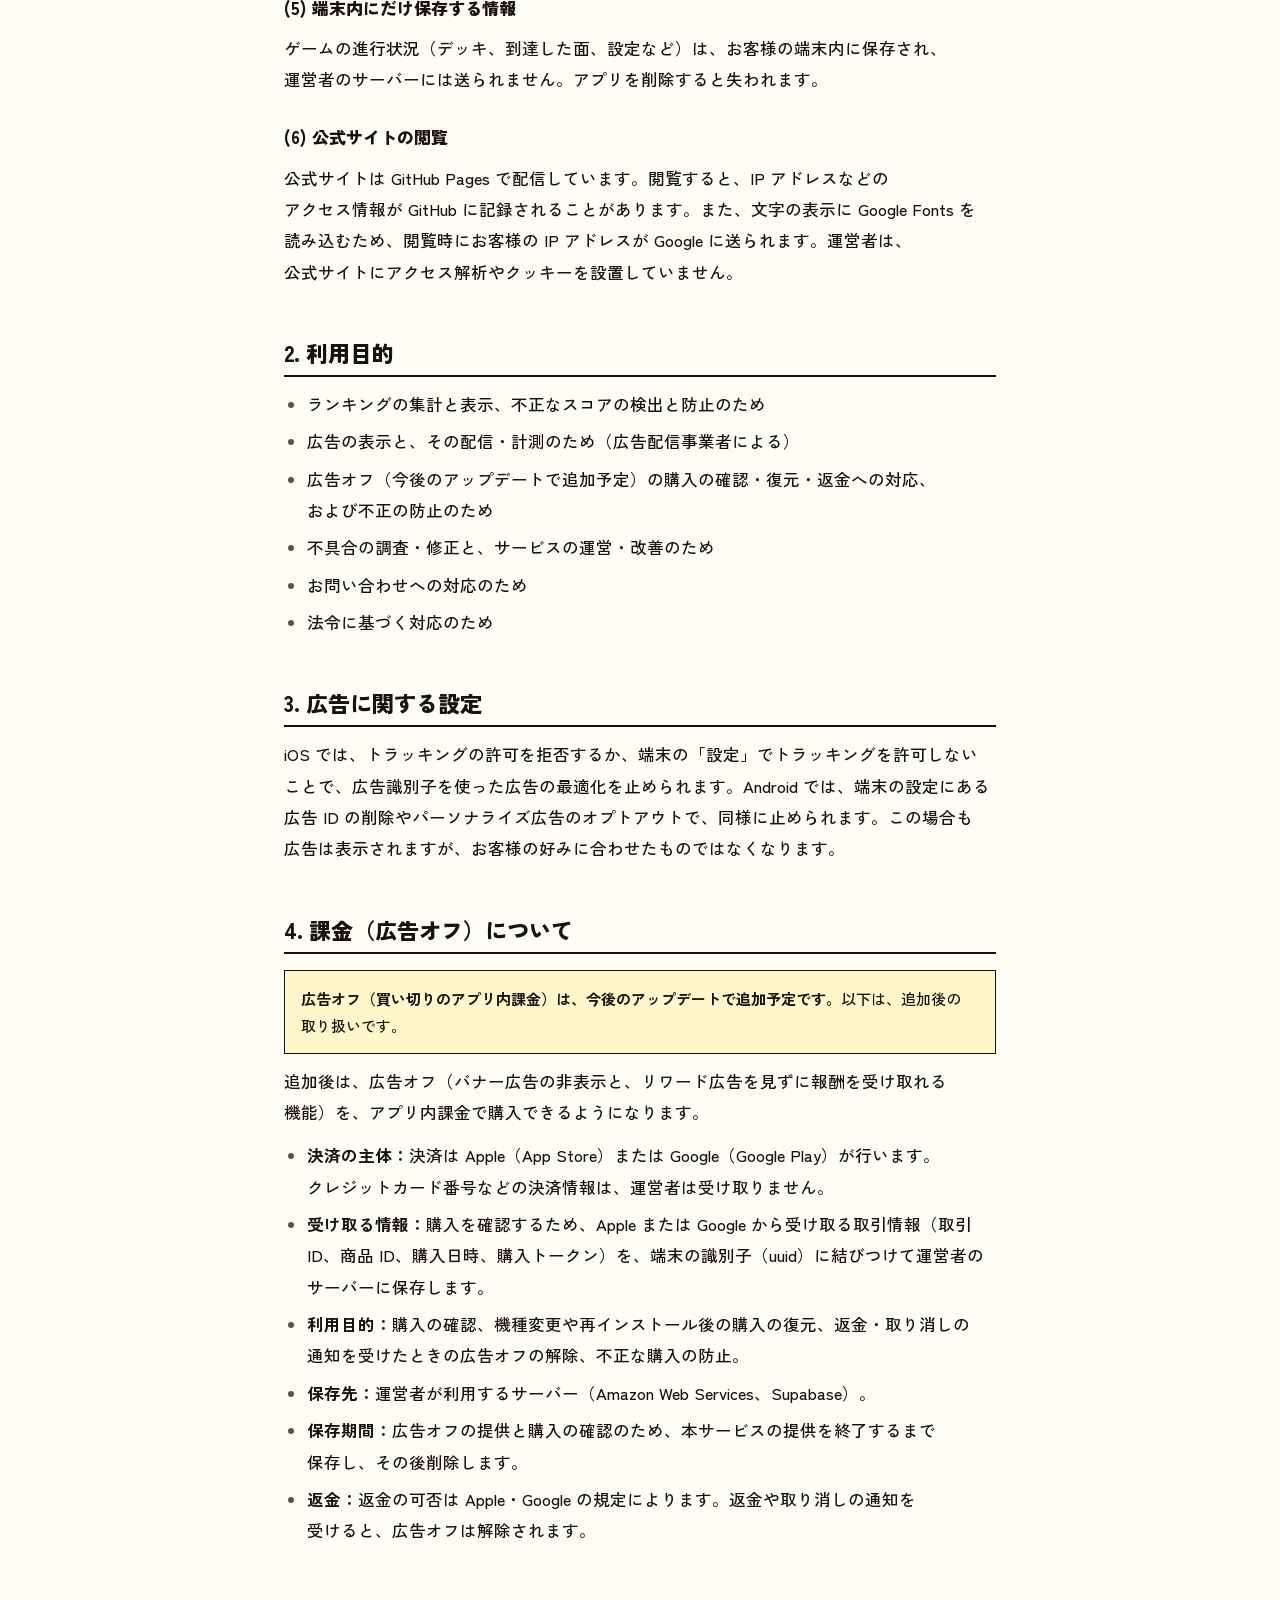
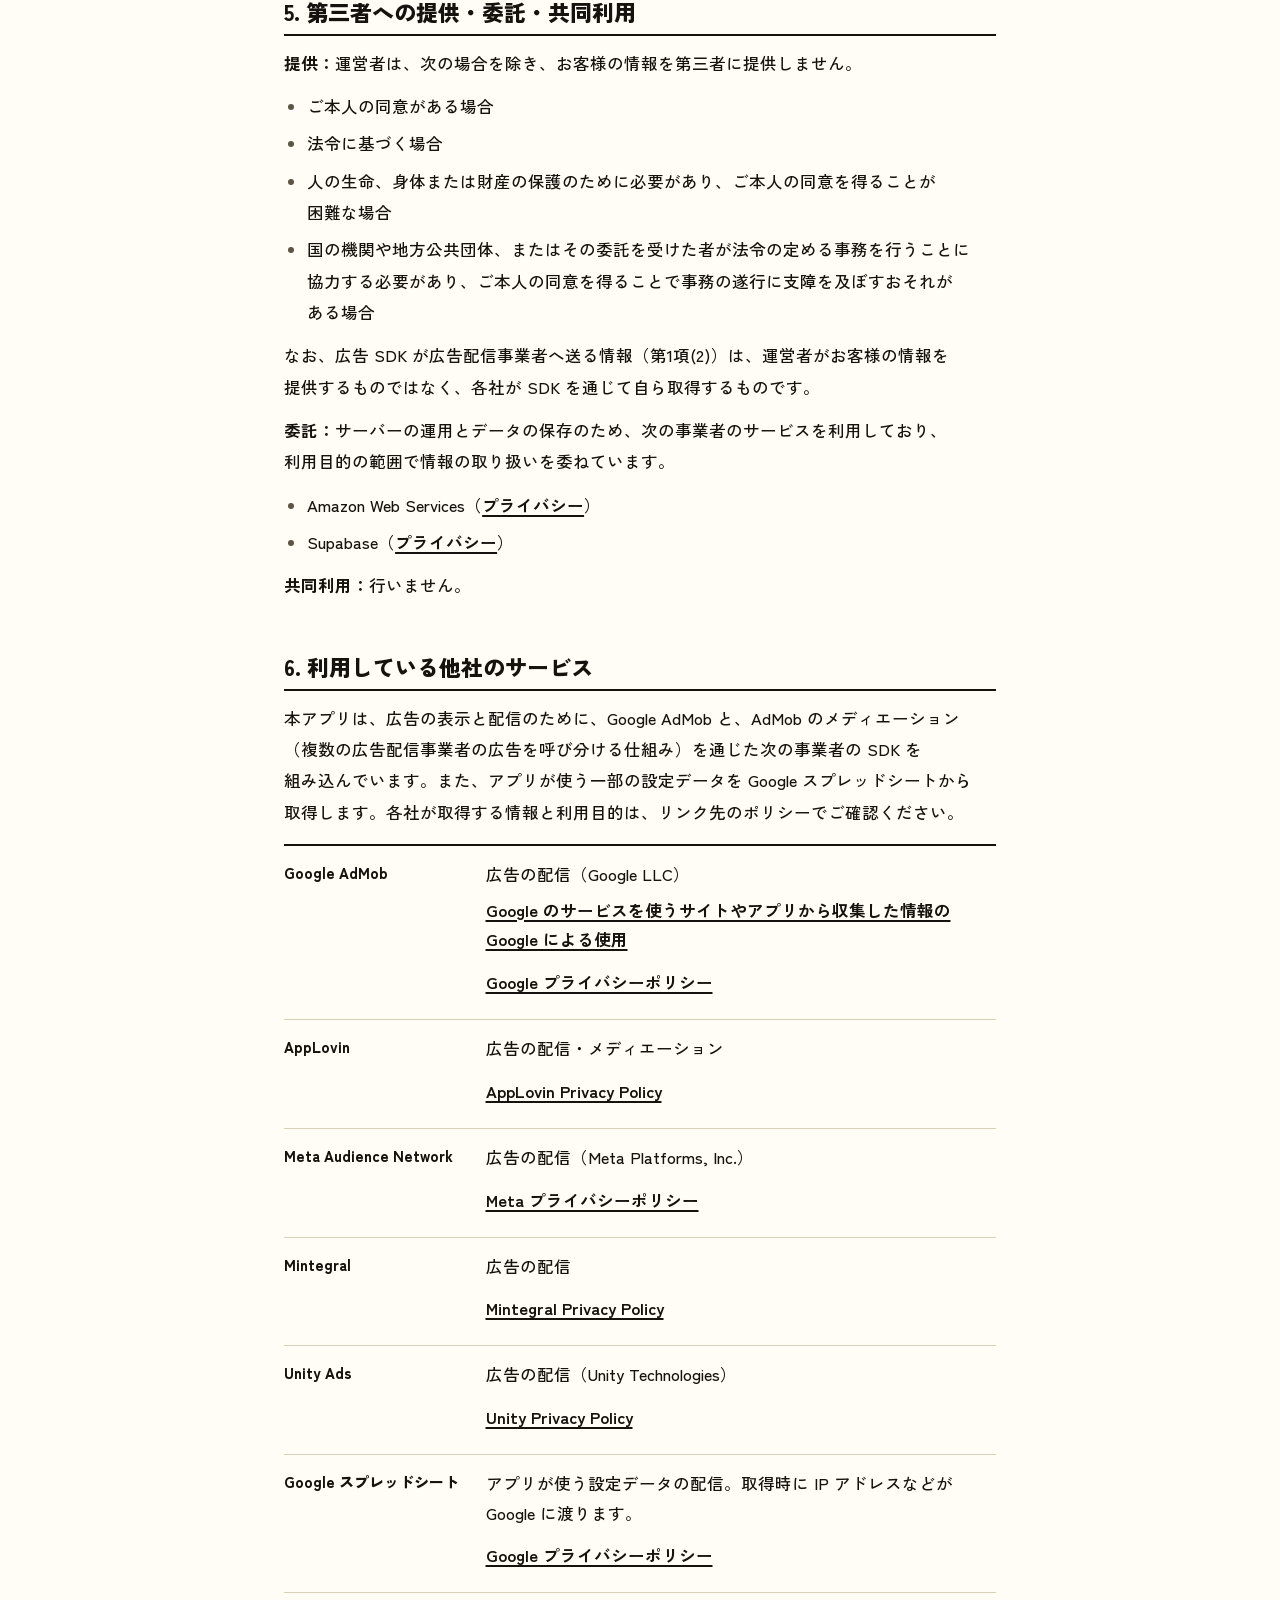
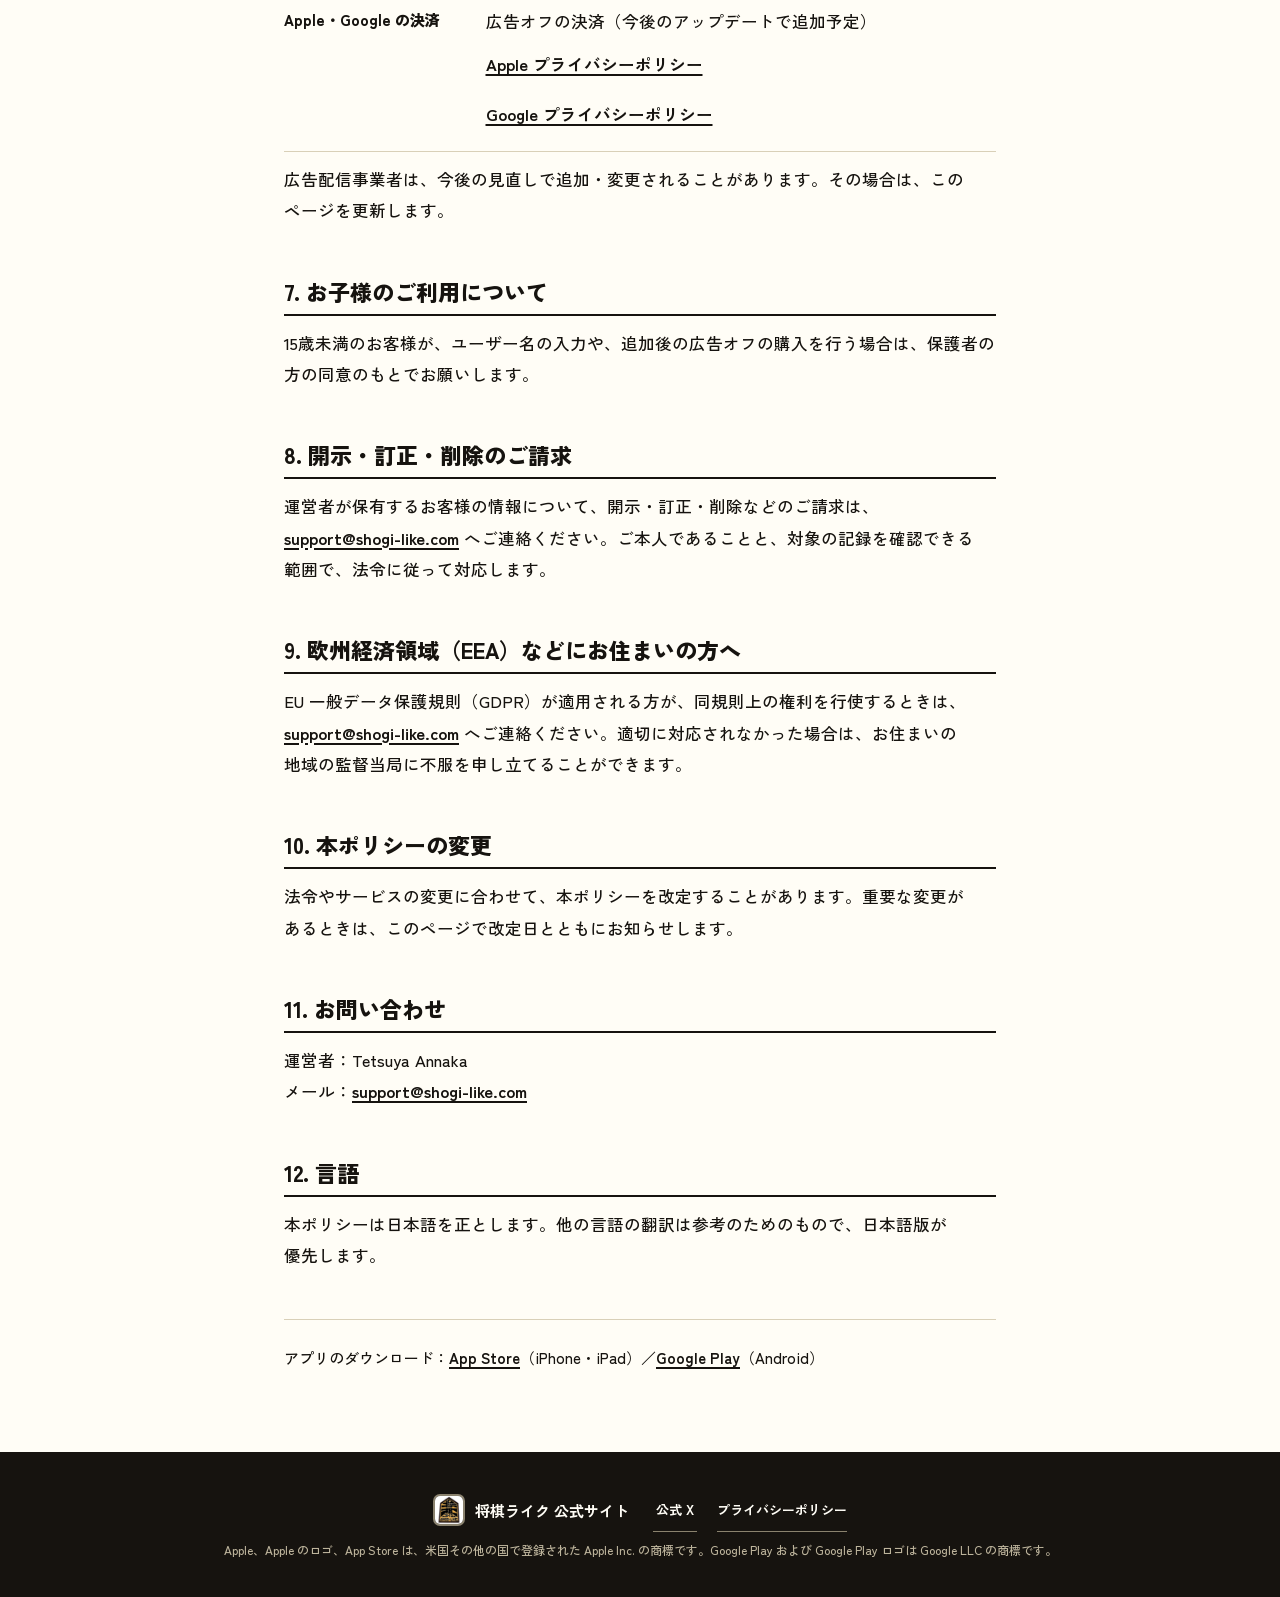
==== commit 991966a2: "fix: 2回目の審査指摘を反映（課金の言い切り・固有名詞の泣き別れ・リンク高さ） Co-Authored-By: Claude Opus 5.5 <noreply@anthropic.com> Cl" ====
--- a/privacy/index.html
+++ b/privacy/index.html
@@ -4,9 +4,9 @@
 <meta charset="utf-8">
 <meta name="viewport" content="width=device-width,initial-scale=1,viewport-fit=cover">
 <title>プライバシーポリシー｜将棋ライク</title>
-<meta name="description" content="将棋ライクのプライバシーポリシー。取得する情報、広告配信事業者などの他社サービス、広告オフ（アプリ内課金）で受け取る取引情報の取り扱いを掲載しています。">
+<meta name="description" content="将棋ライクのプライバシーポリシー。取得する情報、広告配信事業者などの他社サービス、今後追加予定の広告オフ（アプリ内課金）で受け取る取引情報の取り扱いを掲載しています。">
 <meta property="og:title" content="プライバシーポリシー｜将棋ライク">
-<meta property="og:description" content="将棋ライクのプライバシーポリシー。取得する情報、広告配信事業者などの他社サービス、広告オフ（アプリ内課金）で受け取る取引情報の取り扱いを掲載しています。">
+<meta property="og:description" content="将棋ライクのプライバシーポリシー。取得する情報、広告配信事業者などの他社サービス、今後追加予定の広告オフ（アプリ内課金）で受け取る取引情報の取り扱いを掲載しています。">
 <meta property="og:type" content="website">
 <meta property="og:url" content="https://shogi-like.com/privacy/">
 <meta property="og:image" content="https://shogi-like.com/assets/icon-256.png">
@@ -49,8 +49,8 @@
     </ul>
     <h3>(2) 広告の配信のために広告 SDK が取得する情報</h3>
     <p>本アプリは広告を表示するため、第6項の広告配信事業者の SDK を組み込んでいます。SDK は、広告識別子（iOS の IDFA、Android の広告 ID）、IP アドレス、端末の種類・OS・言語などの端末情報、広告の表示・操作の履歴を取得することがあります。これらは各社が自らの方針に基づいて取得・利用するもので、運営者が受け取るものではありません。各社の取り扱いは、第6項のポリシーでご確認ください。</p>
-    <p>iOS では、広告識別子を使うために、トラッキングの許可を求める画面（App Tracking Transparency）を表示します。許可しない場合、広告識別子は使われません。許可は、端末の「設定」アプリからいつでも変更できます。</p>
-    <h3>(3) 広告オフの購入にかかる情報</h3>
+    <p>iOS では、広告識別子を使うために、トラッキングの許可を求める画面（<span class="nw">App Tracking Transparency</span>）を表示します。許可しない場合、広告識別子は使われません。許可は、端末の「設定」アプリからいつでも変更できます。</p>
+    <h3>(3) 広告オフ（今後のアップデートで追加予定）の購入にかかる情報</h3>
     <p>第4項に記載します。</p>
     <h3>(4) お問い合わせの際にいただく情報</h3>
     <p>お問い合わせをいただいたときは、お客様のメールアドレスと、お問い合わせの内容、ご案内に必要な端末・OS・購入に関する情報を、メールの範囲でお預かりします。</p>
@@ -63,7 +63,7 @@
     <ul>
       <li>ランキングの集計と表示、不正なスコアの検出と防止のため</li>
       <li>広告の表示と、その配信・計測のため（広告配信事業者による）</li>
-      <li>広告オフの購入の確認・復元・返金への対応、および不正の防止のため</li>
+      <li>広告オフ（今後のアップデートで追加予定）の購入の確認・復元・返金への対応、および不正の防止のため</li>
       <li>不具合の調査・修正と、サービスの運営・改善のため</li>
       <li>お問い合わせへの対応のため</li>
       <li>法令に基づく対応のため</li>
@@ -74,12 +74,12 @@
 
     <h2 id="iap">4. 課金（広告オフ）について</h2>
     <p class="note"><b>広告オフ（買い切りのアプリ内課金）は、今後のアップデートで追加予定です。</b>以下は、追加後の取り扱いです。</p>
-    <p>本アプリには、広告オフ（バナー広告の非表示と、リワード広告を見ずに報酬を受け取れる機能）を購入できるアプリ内課金があります。</p>
+    <p>追加後は、広告オフ（バナー広告の非表示と、リワード広告を見ずに報酬を受け取れる機能）を、アプリ内課金で購入できるようになります。</p>
     <ul>
       <li><b>決済の主体：</b>決済は Apple（<span class="nw">App Store</span>）または Google（<span class="nw">Google Play</span>）が行います。クレジットカード番号などの決済情報は、運営者は受け取りません。</li>
       <li><b>受け取る情報：</b>購入を確認するため、Apple または Google から受け取る取引情報（取引 ID、商品 ID、購入日時、購入トークン）を、端末の識別子（uuid）に結びつけて運営者のサーバーに保存します。</li>
       <li><b>利用目的：</b>購入の確認、機種変更や再インストール後の購入の復元、返金・取り消しの通知を受けたときの広告オフの解除、不正な購入の防止。</li>
-      <li><b>保存先：</b>運営者が利用するサーバー（Amazon Web Services、Supabase）。</li>
+      <li><b>保存先：</b>運営者が利用するサーバー（<span class="nw">Amazon Web Services</span>、Supabase）。</li>
       <li><b>保存期間：</b>広告オフの提供と購入の確認のため、本サービスの提供を終了するまで保存し、その後削除します。</li>
       <li><b>返金：</b>返金の可否は Apple・Google の規定によります。返金や取り消しの通知を受けると、広告オフは解除されます。</li>
     </ul>
@@ -101,20 +101,20 @@
     <p><b>共同利用：</b>行いません。</p>
 
     <h2 id="services">6. 利用している他社のサービス</h2>
-    <p>本アプリは、広告の表示と配信のために、Google AdMob と、AdMob のメディエーション（複数の広告配信事業者の広告を呼び分ける仕組み）を通じた次の事業者の SDK を組み込んでいます。また、アプリが使う一部の設定データを Google スプレッドシートから取得します。各社が取得する情報と利用目的は、リンク先のポリシーでご確認ください。</p>
+    <p>本アプリは、広告の表示と配信のために、<span class="nw">Google AdMob</span> と、AdMob のメディエーション（複数の広告配信事業者の広告を呼び分ける仕組み）を通じた次の事業者の SDK を組み込んでいます。また、アプリが使う一部の設定データを Google スプレッドシートから取得します。各社が取得する情報と利用目的は、リンク先のポリシーでご確認ください。</p>
     <dl class="tbl">
-      <div class="r"><dt>Google AdMob</dt><dd>広告の配信（Google LLC）<ul class="links"><li><a href="https://policies.google.com/technologies/partner-sites" target="_blank" rel="noopener">Google のサービスを使うサイトやアプリから収集した情報の Google による使用</a></li><li><a href="https://policies.google.com/privacy" target="_blank" rel="noopener">Google プライバシーポリシー</a></li></ul></dd></div>
+      <div class="r"><dt><span class="nw">Google AdMob</span></dt><dd>広告の配信（Google LLC）<ul class="links"><li><a href="https://policies.google.com/technologies/partner-sites" target="_blank" rel="noopener">Google のサービスを使うサイトやアプリから収集した情報の Google による使用</a></li><li><a href="https://policies.google.com/privacy" target="_blank" rel="noopener">Google プライバシーポリシー</a></li></ul></dd></div>
       <div class="r"><dt>AppLovin</dt><dd>広告の配信・メディエーション<ul class="links"><li><a href="https://legal.applovin.com/privacy/" target="_blank" rel="noopener">AppLovin Privacy Policy</a></li></ul></dd></div>
       <div class="r"><dt>Meta Audience Network</dt><dd>広告の配信（Meta Platforms, Inc.）<ul class="links"><li><a href="https://www.facebook.com/privacy/policy/" target="_blank" rel="noopener">Meta プライバシーポリシー</a></li></ul></dd></div>
       <div class="r"><dt>Mintegral</dt><dd>広告の配信<ul class="links"><li><a href="https://www.mintegral.com/en/privacy" target="_blank" rel="noopener">Mintegral Privacy Policy</a></li></ul></dd></div>
       <div class="r"><dt>Unity Ads</dt><dd>広告の配信（Unity Technologies）<ul class="links"><li><a href="https://unity.com/legal/privacy-policy" target="_blank" rel="noopener">Unity Privacy Policy</a></li></ul></dd></div>
       <div class="r"><dt>Google スプレッドシート</dt><dd>アプリが使う設定データの配信。取得時に IP アドレスなどが Google に渡ります。<ul class="links"><li><a href="https://policies.google.com/privacy" target="_blank" rel="noopener">Google プライバシーポリシー</a></li></ul></dd></div>
-      <div class="r"><dt>Apple・Google の決済</dt><dd>広告オフの決済<ul class="links"><li><a href="https://www.apple.com/legal/privacy/jp/" target="_blank" rel="noopener">Apple プライバシーポリシー</a></li><li><a href="https://policies.google.com/privacy" target="_blank" rel="noopener">Google プライバシーポリシー</a></li></ul></dd></div>
+      <div class="r"><dt>Apple・Google の決済</dt><dd>広告オフの決済（今後のアップデートで追加予定）<ul class="links"><li><a href="https://www.apple.com/legal/privacy/jp/" target="_blank" rel="noopener">Apple プライバシーポリシー</a></li><li><a href="https://policies.google.com/privacy" target="_blank" rel="noopener">Google プライバシーポリシー</a></li></ul></dd></div>
     </dl>
     <p>広告配信事業者は、今後の見直しで追加・変更されることがあります。その場合は、このページを更新します。</p>
 
     <h2 id="kids">7. お子様のご利用について</h2>
-    <p>15歳未満のお客様が、ユーザー名の入力や広告オフの購入を行う場合は、保護者の方の同意のもとでお願いします。</p>
+    <p>15歳未満のお客様が、ユーザー名の入力や、追加後の広告オフの購入を行う場合は、保護者の方の同意のもとでお願いします。</p>
 
     <h2 id="rights">8. 開示・訂正・削除のご請求</h2>
     <p>運営者が保有するお客様の情報について、開示・訂正・削除などのご請求は、<a href="mailto:support@shogi-like.com">support@shogi-like.com</a> へご連絡ください。ご本人であることと、対象の記録を確認できる範囲で、法令に従って対応します。</p>
@@ -130,7 +130,7 @@
 
     <h2 id="lang">12. 言語</h2>
     <p>本ポリシーは日本語を正とします。他の言語の翻訳は参考のためのもので、日本語版が優先します。</p>
-    <p class="store">アプリのダウンロード：<a href="https://apps.apple.com/jp/app/id6738020642" target="_blank" rel="noopener">App Store</a>（iPhone・iPad）／<a href="https://play.google.com/store/apps/details?id=com.anchuuuuuuuu.shogi" target="_blank" rel="noopener">Google Play</a>（Android）</p>
+    <p class="store">アプリのダウンロード：<a href="https://apps.apple.com/jp/app/id6738020642" target="_blank" rel="noopener"><span class="nw">App Store</span></a><span class="nw">（iPhone・iPad）</span>／<a href="https://play.google.com/store/apps/details?id=com.anchuuuuuuuu.shogi" target="_blank" rel="noopener"><span class="nw">Google Play</span></a>（Android）</p>
   </div>
 </main>
 <footer class="foot on-ink">
--- a/assets/page.css
+++ b/assets/page.css
@@ -61,6 +61,9 @@
 main p.mail a { display: inline-flex; align-items: center; min-height: 44px; }
 .back { margin-top: 0; font-size: 15px; }
 .back a { display: inline-flex; align-items: center; min-height: 44px; text-decoration: none; border-bottom: var(--line-thin) solid var(--c-ink); font-weight: 700; }
+.store a { display: inline-flex; align-items: center; min-height: 44px; }
+.qa + .store { border-top: 0; margin-top: 32px; padding-top: 0; }
+main li, .tbl dd { text-wrap: pretty; }
 .store { margin-top: 48px; padding-top: 16px; border-top: var(--line-thin) solid var(--c-rule); font-size: 15px; }
 .meta { margin-top: 8px; font-size: 14px; color: var(--c-text-2); }
 .note { margin-top: 16px; padding: 14px 16px; border: var(--line-thin) solid var(--c-ink); background: var(--c-note-bg); font-size: 15px; line-height: 1.8; }
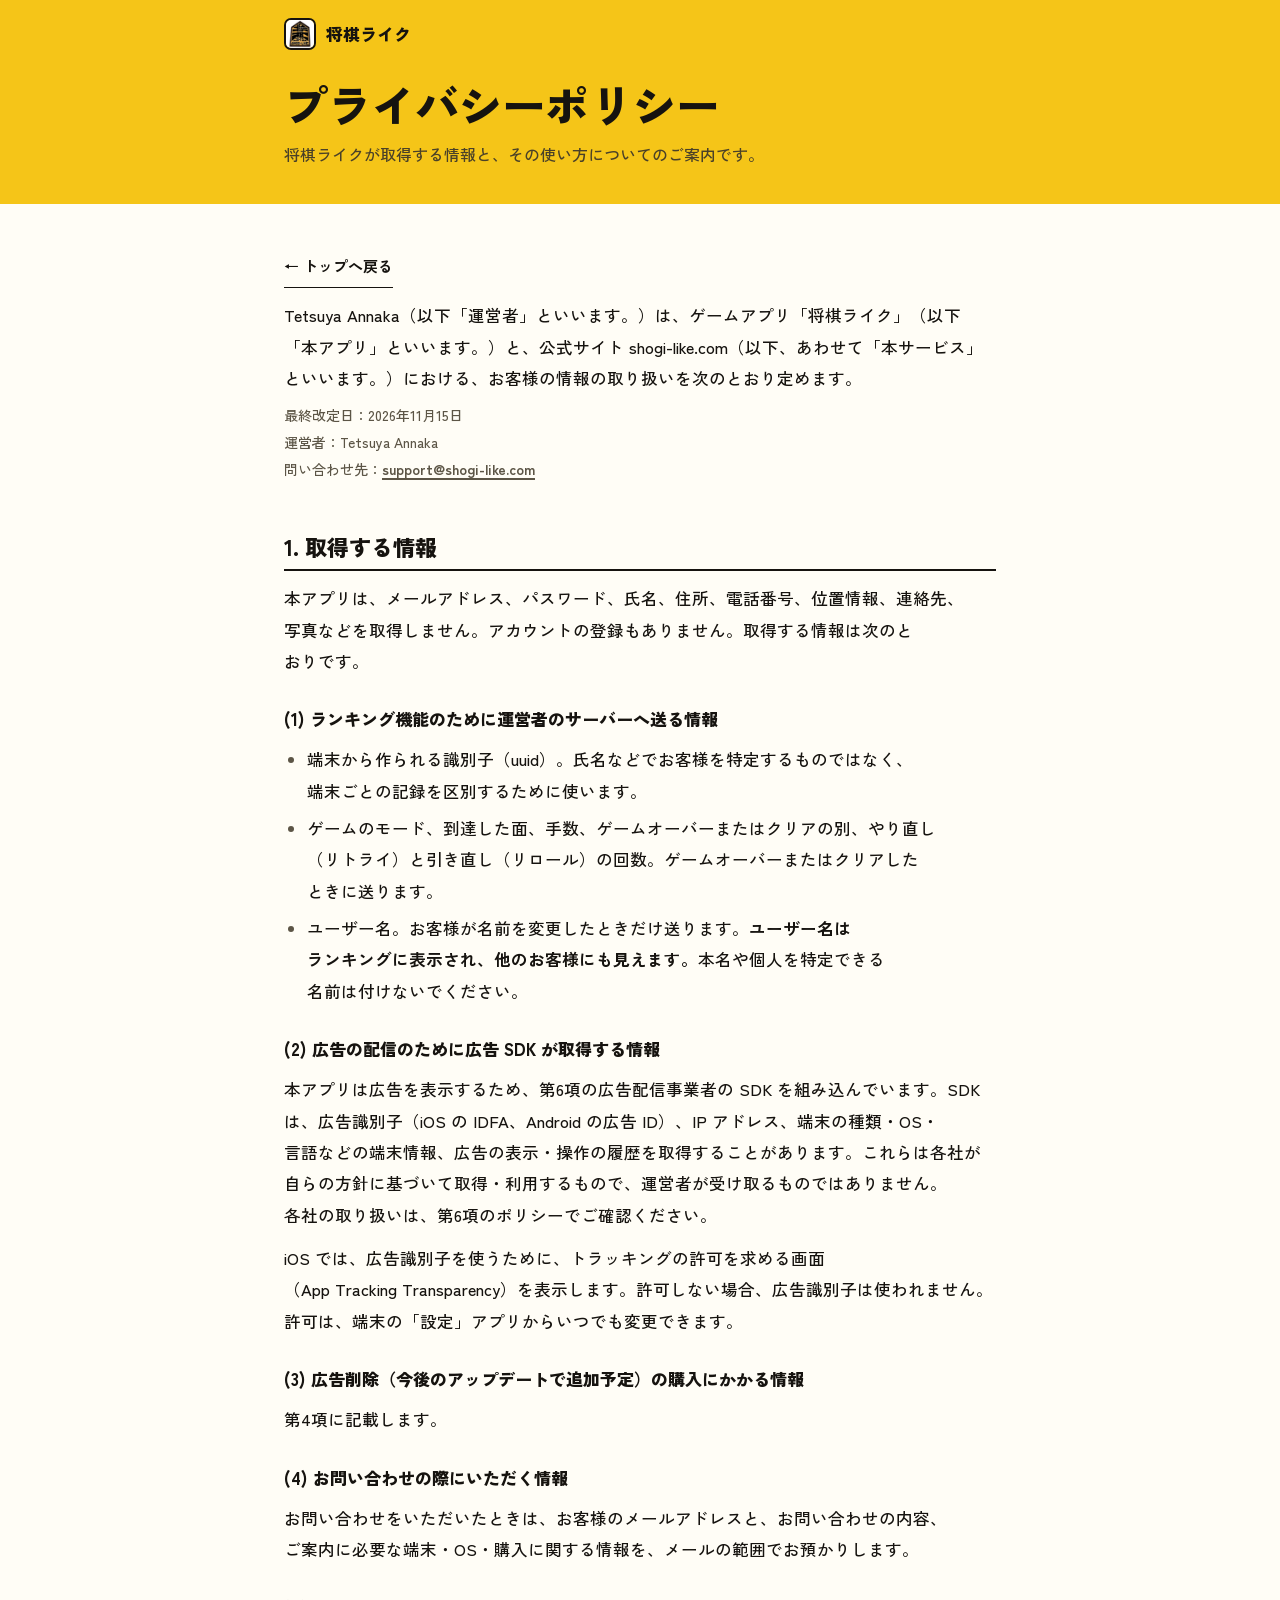
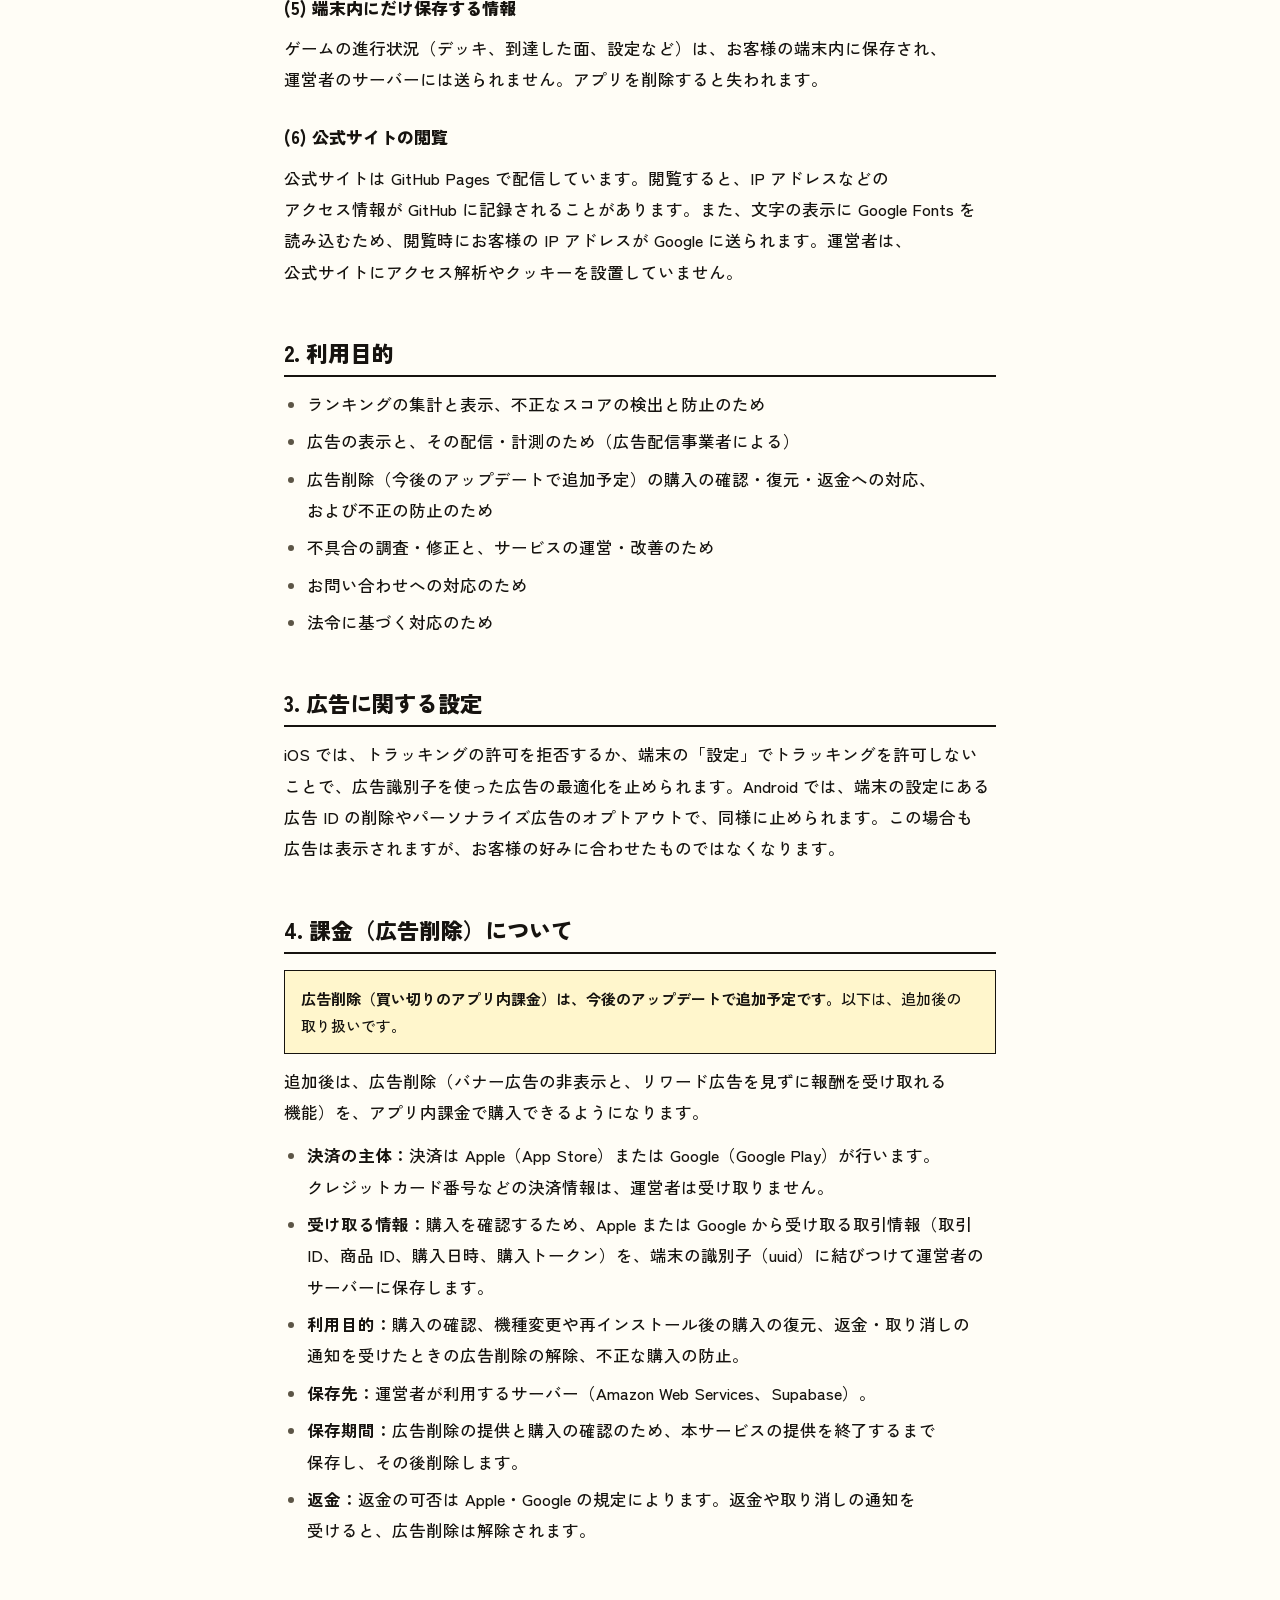
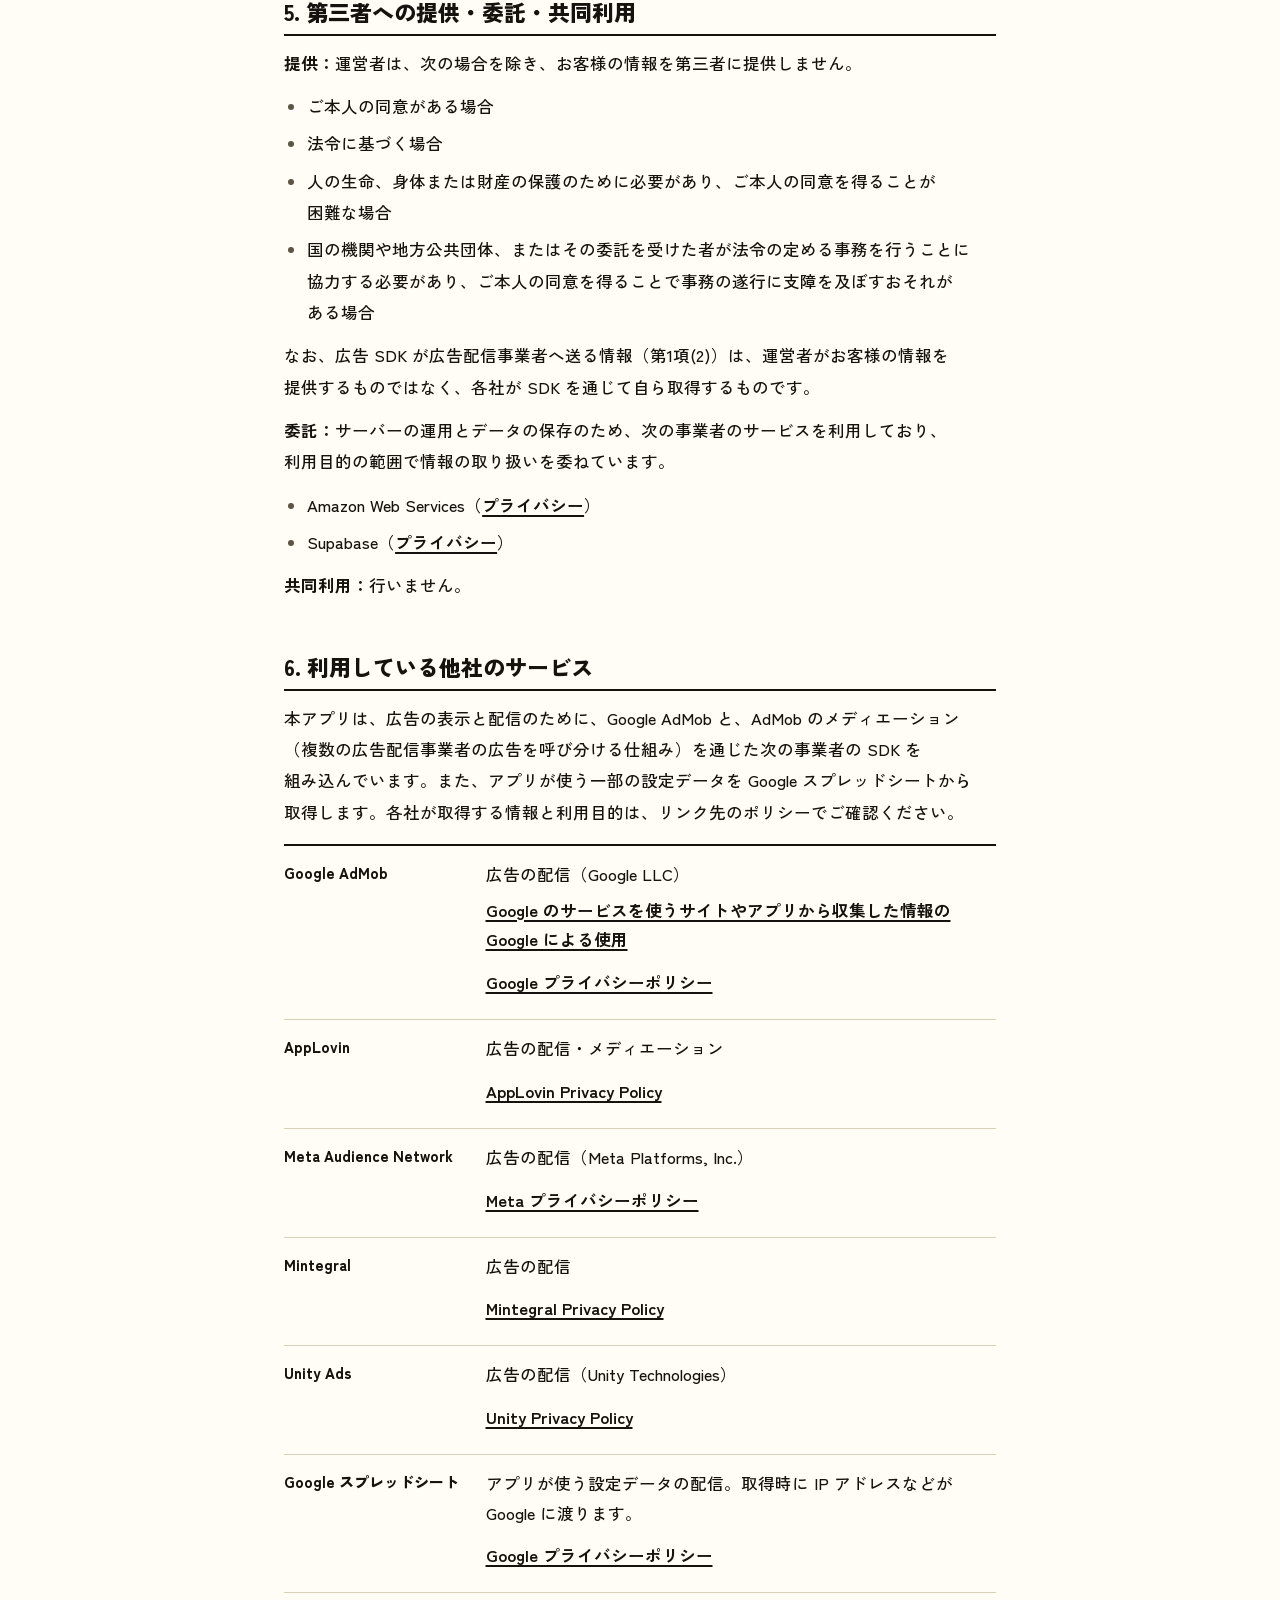
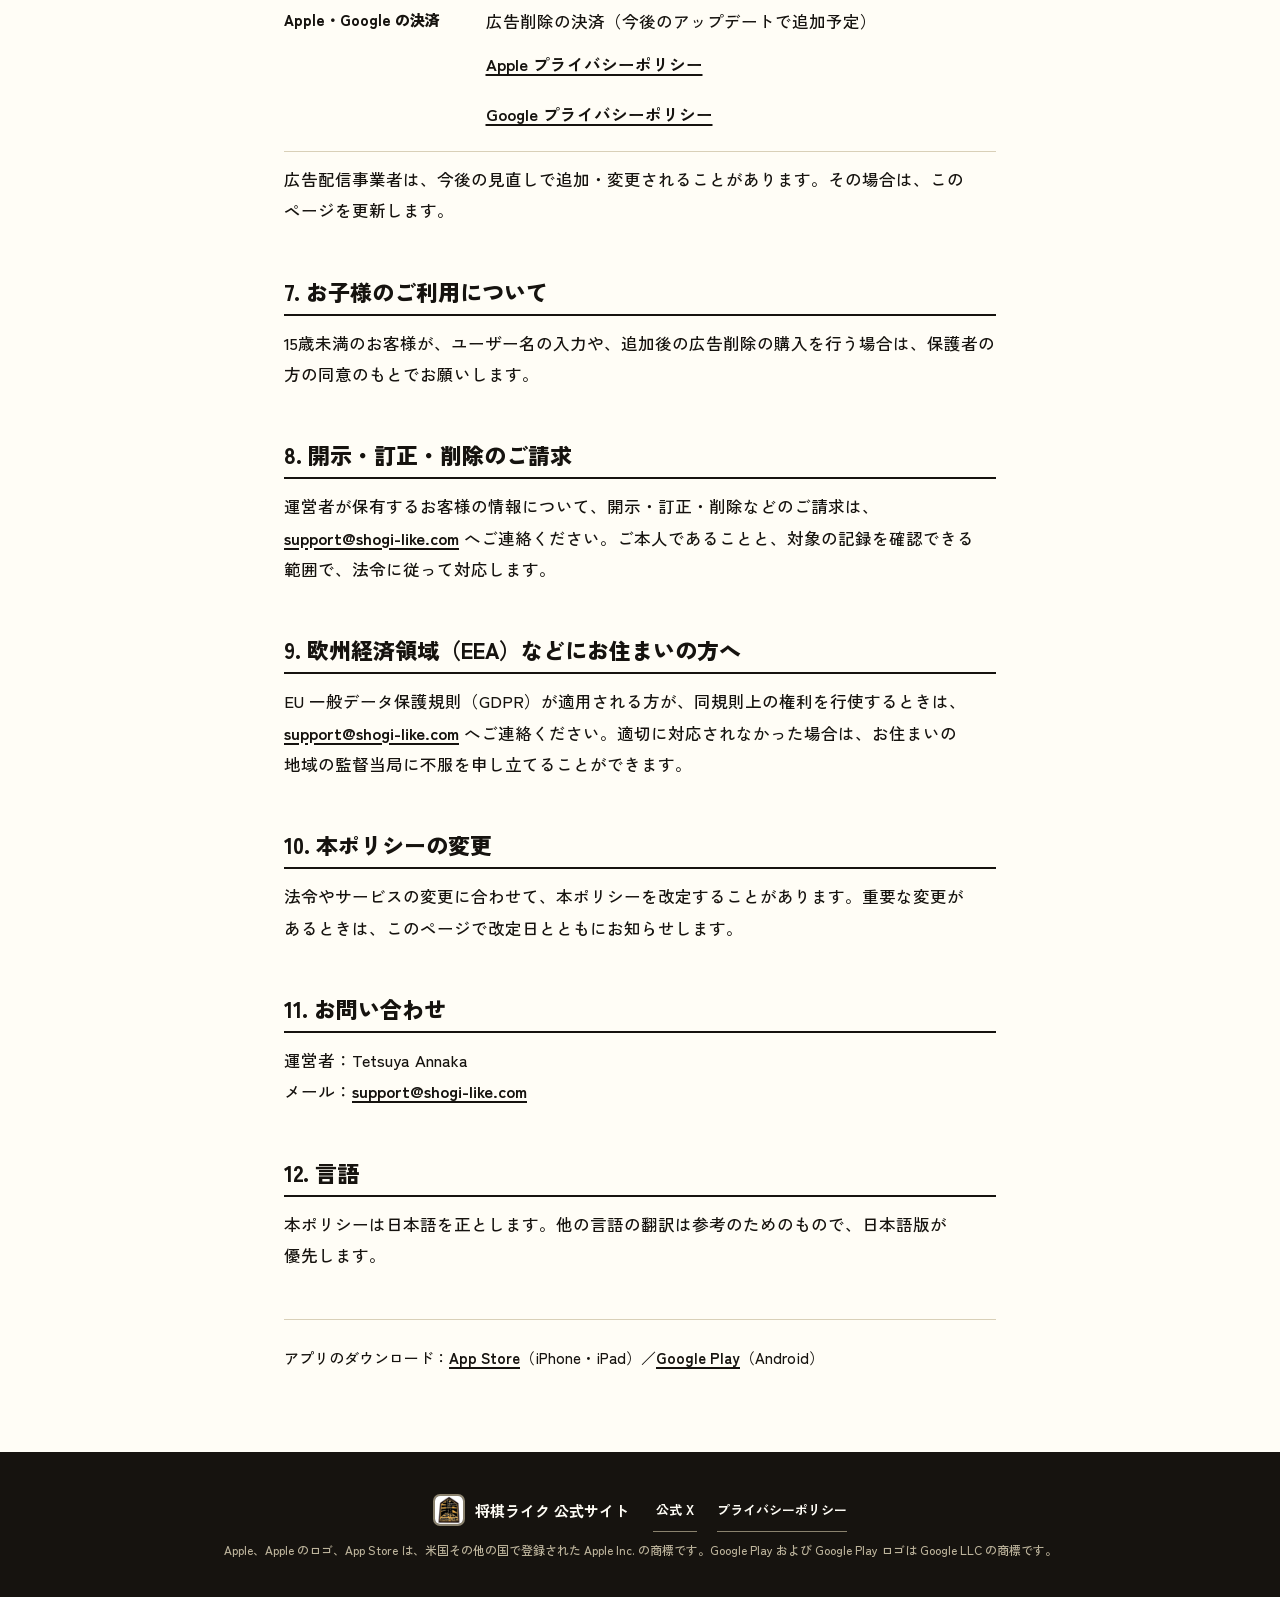
==== commit 24f997f9: "fix: アプリ内課金の名称を「広告オフ」から「広告削除」に統一 Co-Authored-By: Claude Fable 5.2 <noreply@anthropic.com> Claude-Ses" ====
--- a/privacy/index.html
+++ b/privacy/index.html
@@ -4,9 +4,9 @@
 <meta charset="utf-8">
 <meta name="viewport" content="width=device-width,initial-scale=1,viewport-fit=cover">
 <title>プライバシーポリシー｜将棋ライク</title>
-<meta name="description" content="将棋ライクのプライバシーポリシー。取得する情報、広告配信事業者などの他社サービス、今後追加予定の広告オフ（アプリ内課金）で受け取る取引情報の取り扱いを掲載しています。">
+<meta name="description" content="将棋ライクのプライバシーポリシー。取得する情報、広告配信事業者などの他社サービス、今後追加予定の広告削除（アプリ内課金）で受け取る取引情報の取り扱いを掲載しています。">
 <meta property="og:title" content="プライバシーポリシー｜将棋ライク">
-<meta property="og:description" content="将棋ライクのプライバシーポリシー。取得する情報、広告配信事業者などの他社サービス、今後追加予定の広告オフ（アプリ内課金）で受け取る取引情報の取り扱いを掲載しています。">
+<meta property="og:description" content="将棋ライクのプライバシーポリシー。取得する情報、広告配信事業者などの他社サービス、今後追加予定の広告削除（アプリ内課金）で受け取る取引情報の取り扱いを掲載しています。">
 <meta property="og:type" content="website">
 <meta property="og:url" content="https://shogi-like.com/privacy/">
 <meta property="og:image" content="https://shogi-like.com/assets/icon-256.png">
@@ -50,7 +50,7 @@
     <h3>(2) 広告の配信のために広告 SDK が取得する情報</h3>
     <p>本アプリは広告を表示するため、第6項の広告配信事業者の SDK を組み込んでいます。SDK は、広告識別子（iOS の IDFA、Android の広告 ID）、IP アドレス、端末の種類・OS・言語などの端末情報、広告の表示・操作の履歴を取得することがあります。これらは各社が自らの方針に基づいて取得・利用するもので、運営者が受け取るものではありません。各社の取り扱いは、第6項のポリシーでご確認ください。</p>
     <p>iOS では、広告識別子を使うために、トラッキングの許可を求める画面（<span class="nw">App Tracking Transparency</span>）を表示します。許可しない場合、広告識別子は使われません。許可は、端末の「設定」アプリからいつでも変更できます。</p>
-    <h3>(3) 広告オフ（今後のアップデートで追加予定）の購入にかかる情報</h3>
+    <h3>(3) 広告削除（今後のアップデートで追加予定）の購入にかかる情報</h3>
     <p>第4項に記載します。</p>
     <h3>(4) お問い合わせの際にいただく情報</h3>
     <p>お問い合わせをいただいたときは、お客様のメールアドレスと、お問い合わせの内容、ご案内に必要な端末・OS・購入に関する情報を、メールの範囲でお預かりします。</p>
@@ -63,7 +63,7 @@
     <ul>
       <li>ランキングの集計と表示、不正なスコアの検出と防止のため</li>
       <li>広告の表示と、その配信・計測のため（広告配信事業者による）</li>
-      <li>広告オフ（今後のアップデートで追加予定）の購入の確認・復元・返金への対応、および不正の防止のため</li>
+      <li>広告削除（今後のアップデートで追加予定）の購入の確認・復元・返金への対応、および不正の防止のため</li>
       <li>不具合の調査・修正と、サービスの運営・改善のため</li>
       <li>お問い合わせへの対応のため</li>
       <li>法令に基づく対応のため</li>
@@ -72,16 +72,16 @@
     <h2 id="ads">3. 広告に関する設定</h2>
     <p>iOS では、トラッキングの許可を拒否するか、端末の「設定」でトラッキングを許可しないことで、広告識別子を使った広告の最適化を止められます。Android では、端末の設定にある広告 ID の削除やパーソナライズ広告のオプトアウトで、同様に止められます。この場合も広告は表示されますが、お客様の好みに合わせたものではなくなります。</p>
 
-    <h2 id="iap">4. 課金（広告オフ）について</h2>
-    <p class="note"><b>広告オフ（買い切りのアプリ内課金）は、今後のアップデートで追加予定です。</b>以下は、追加後の取り扱いです。</p>
-    <p>追加後は、広告オフ（バナー広告の非表示と、リワード広告を見ずに報酬を受け取れる機能）を、アプリ内課金で購入できるようになります。</p>
+    <h2 id="iap">4. 課金（広告削除）について</h2>
+    <p class="note"><b>広告削除（買い切りのアプリ内課金）は、今後のアップデートで追加予定です。</b>以下は、追加後の取り扱いです。</p>
+    <p>追加後は、広告削除（バナー広告の非表示と、リワード広告を見ずに報酬を受け取れる機能）を、アプリ内課金で購入できるようになります。</p>
     <ul>
       <li><b>決済の主体：</b>決済は Apple（<span class="nw">App Store</span>）または Google（<span class="nw">Google Play</span>）が行います。クレジットカード番号などの決済情報は、運営者は受け取りません。</li>
       <li><b>受け取る情報：</b>購入を確認するため、Apple または Google から受け取る取引情報（取引 ID、商品 ID、購入日時、購入トークン）を、端末の識別子（uuid）に結びつけて運営者のサーバーに保存します。</li>
-      <li><b>利用目的：</b>購入の確認、機種変更や再インストール後の購入の復元、返金・取り消しの通知を受けたときの広告オフの解除、不正な購入の防止。</li>
+      <li><b>利用目的：</b>購入の確認、機種変更や再インストール後の購入の復元、返金・取り消しの通知を受けたときの広告削除の解除、不正な購入の防止。</li>
       <li><b>保存先：</b>運営者が利用するサーバー（<span class="nw">Amazon Web Services</span>、Supabase）。</li>
-      <li><b>保存期間：</b>広告オフの提供と購入の確認のため、本サービスの提供を終了するまで保存し、その後削除します。</li>
-      <li><b>返金：</b>返金の可否は Apple・Google の規定によります。返金や取り消しの通知を受けると、広告オフは解除されます。</li>
+      <li><b>保存期間：</b>広告削除の提供と購入の確認のため、本サービスの提供を終了するまで保存し、その後削除します。</li>
+      <li><b>返金：</b>返金の可否は Apple・Google の規定によります。返金や取り消しの通知を受けると、広告削除は解除されます。</li>
     </ul>
 
     <h2 id="disclose">5. 第三者への提供・委託・共同利用</h2>
@@ -109,12 +109,12 @@
       <div class="r"><dt>Mintegral</dt><dd>広告の配信<ul class="links"><li><a href="https://www.mintegral.com/en/privacy" target="_blank" rel="noopener">Mintegral Privacy Policy</a></li></ul></dd></div>
       <div class="r"><dt>Unity Ads</dt><dd>広告の配信（Unity Technologies）<ul class="links"><li><a href="https://unity.com/legal/privacy-policy" target="_blank" rel="noopener">Unity Privacy Policy</a></li></ul></dd></div>
       <div class="r"><dt>Google スプレッドシート</dt><dd>アプリが使う設定データの配信。取得時に IP アドレスなどが Google に渡ります。<ul class="links"><li><a href="https://policies.google.com/privacy" target="_blank" rel="noopener">Google プライバシーポリシー</a></li></ul></dd></div>
-      <div class="r"><dt>Apple・Google の決済</dt><dd>広告オフの決済（今後のアップデートで追加予定）<ul class="links"><li><a href="https://www.apple.com/legal/privacy/jp/" target="_blank" rel="noopener">Apple プライバシーポリシー</a></li><li><a href="https://policies.google.com/privacy" target="_blank" rel="noopener">Google プライバシーポリシー</a></li></ul></dd></div>
+      <div class="r"><dt>Apple・Google の決済</dt><dd>広告削除の決済（今後のアップデートで追加予定）<ul class="links"><li><a href="https://www.apple.com/legal/privacy/jp/" target="_blank" rel="noopener">Apple プライバシーポリシー</a></li><li><a href="https://policies.google.com/privacy" target="_blank" rel="noopener">Google プライバシーポリシー</a></li></ul></dd></div>
     </dl>
     <p>広告配信事業者は、今後の見直しで追加・変更されることがあります。その場合は、このページを更新します。</p>
 
     <h2 id="kids">7. お子様のご利用について</h2>
-    <p>15歳未満のお客様が、ユーザー名の入力や、追加後の広告オフの購入を行う場合は、保護者の方の同意のもとでお願いします。</p>
+    <p>15歳未満のお客様が、ユーザー名の入力や、追加後の広告削除の購入を行う場合は、保護者の方の同意のもとでお願いします。</p>
 
     <h2 id="rights">8. 開示・訂正・削除のご請求</h2>
     <p>運営者が保有するお客様の情報について、開示・訂正・削除などのご請求は、<a href="mailto:support@shogi-like.com">support@shogi-like.com</a> へご連絡ください。ご本人であることと、対象の記録を確認できる範囲で、法令に従って対応します。</p>
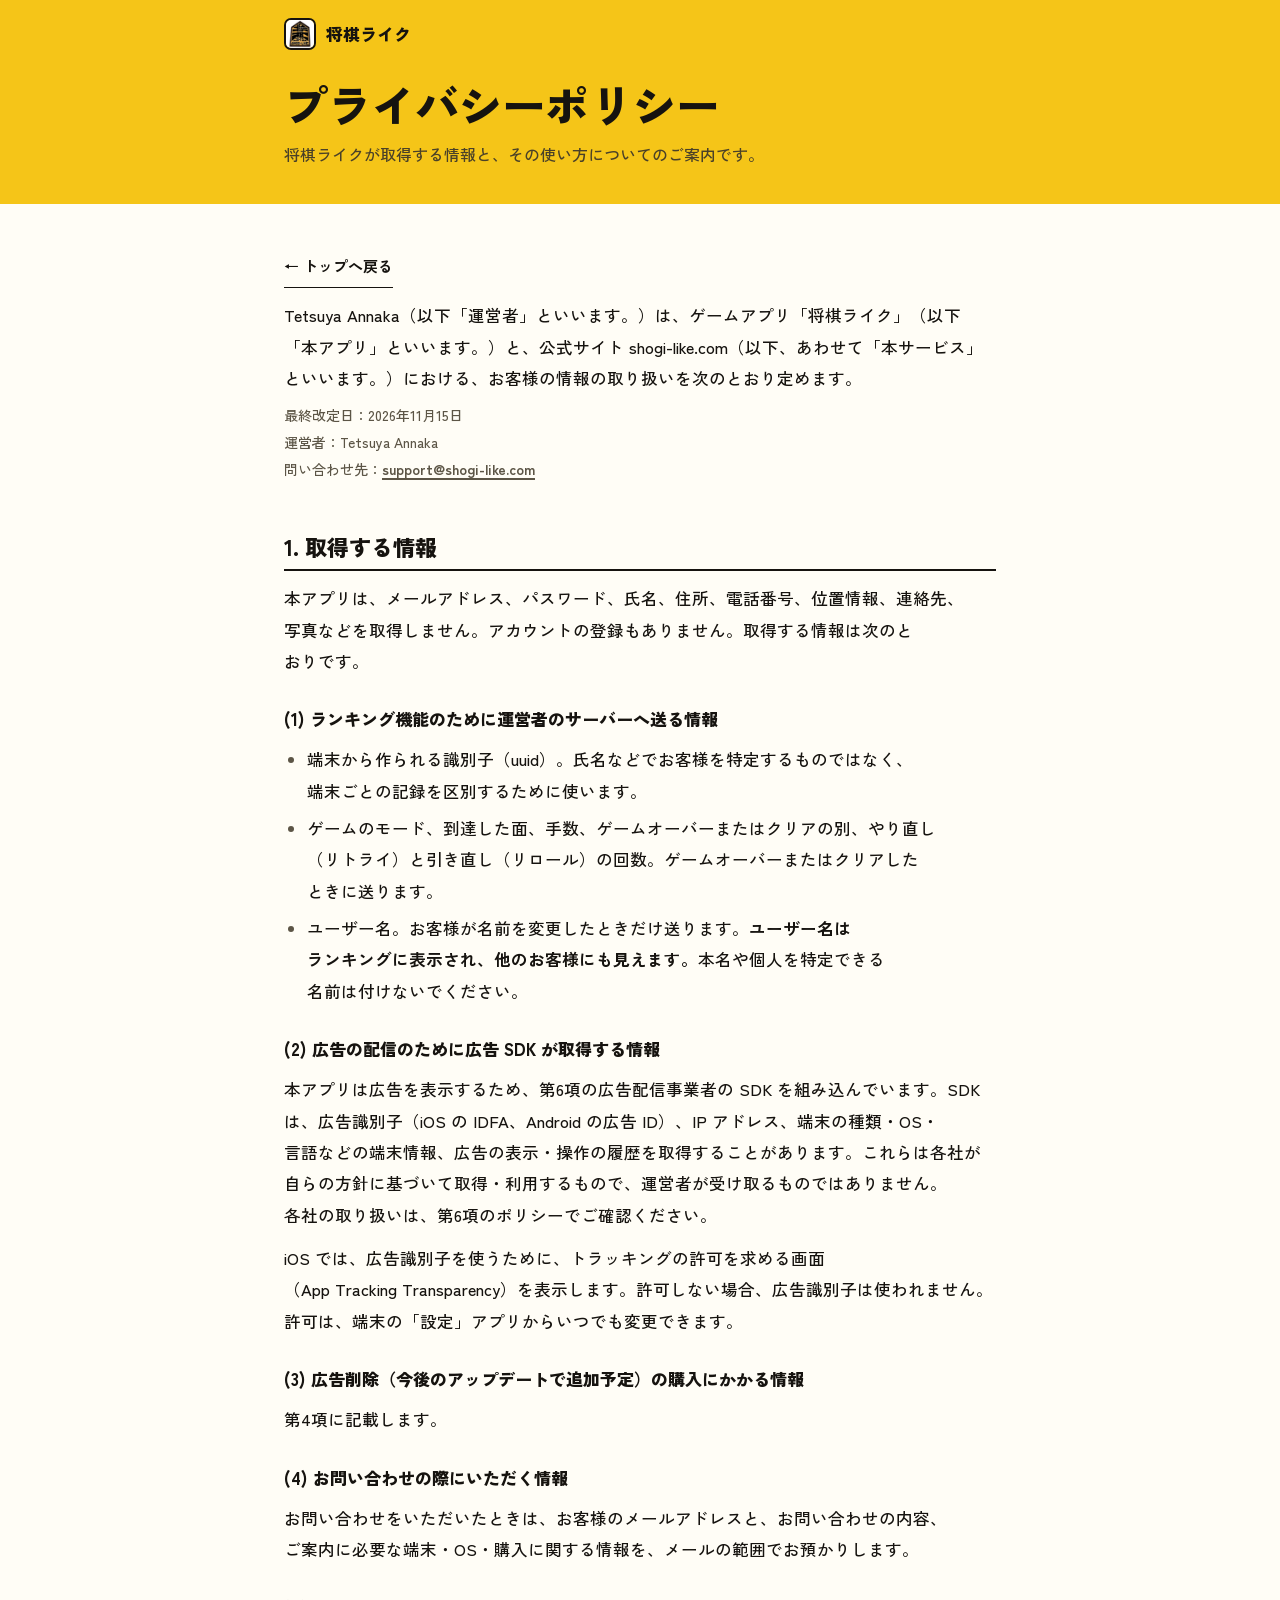
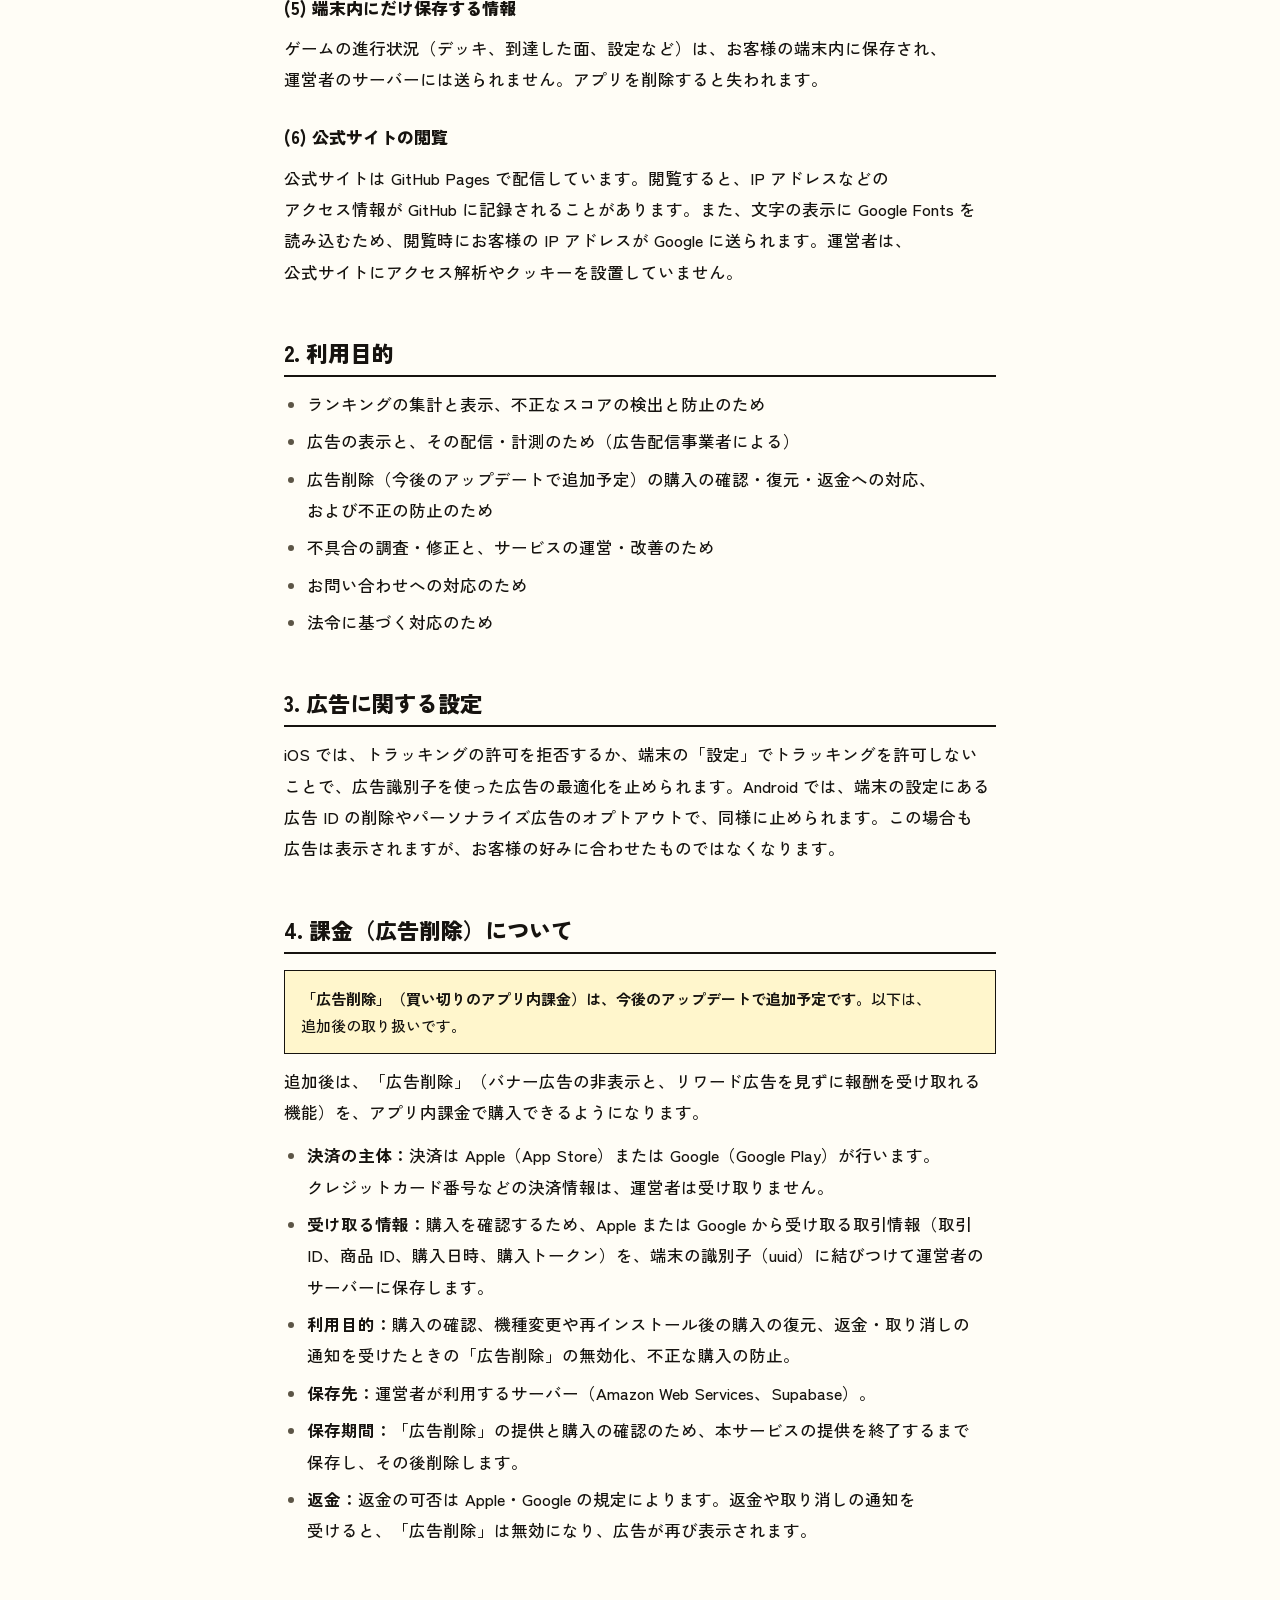
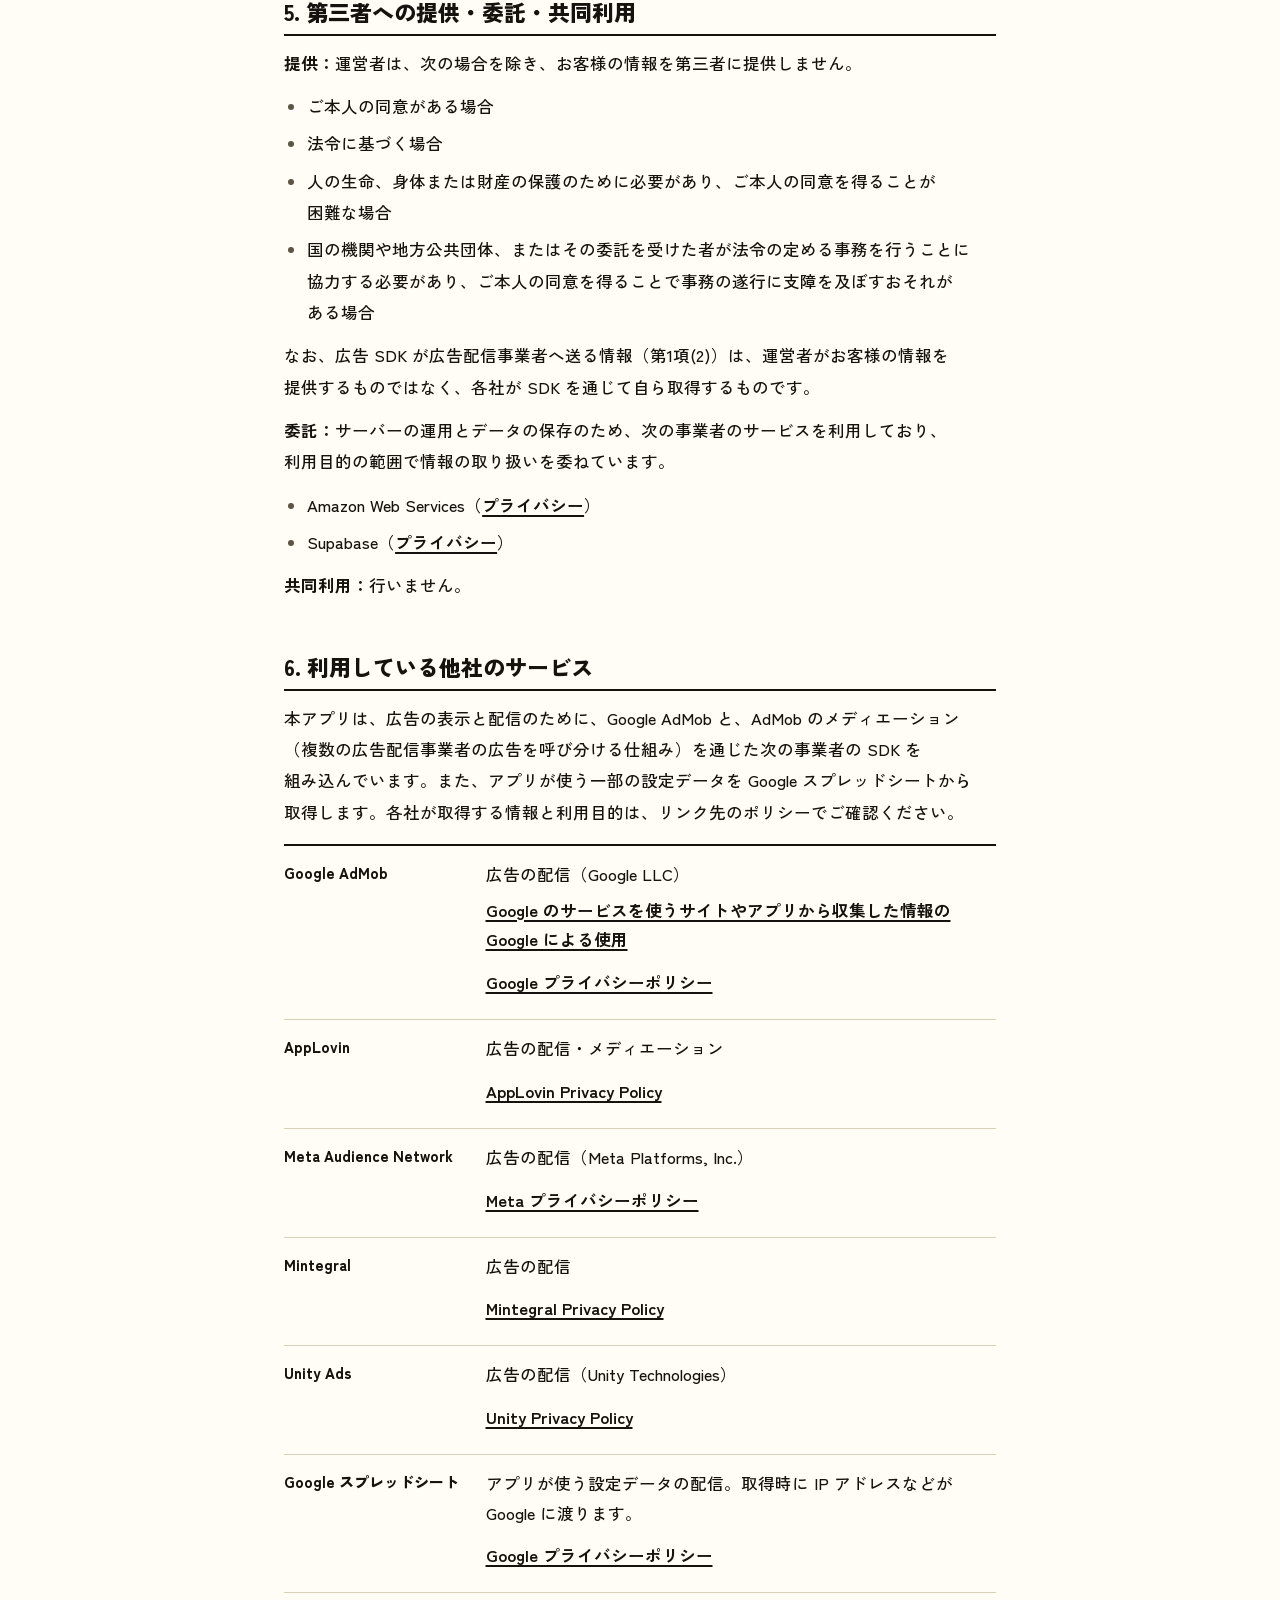
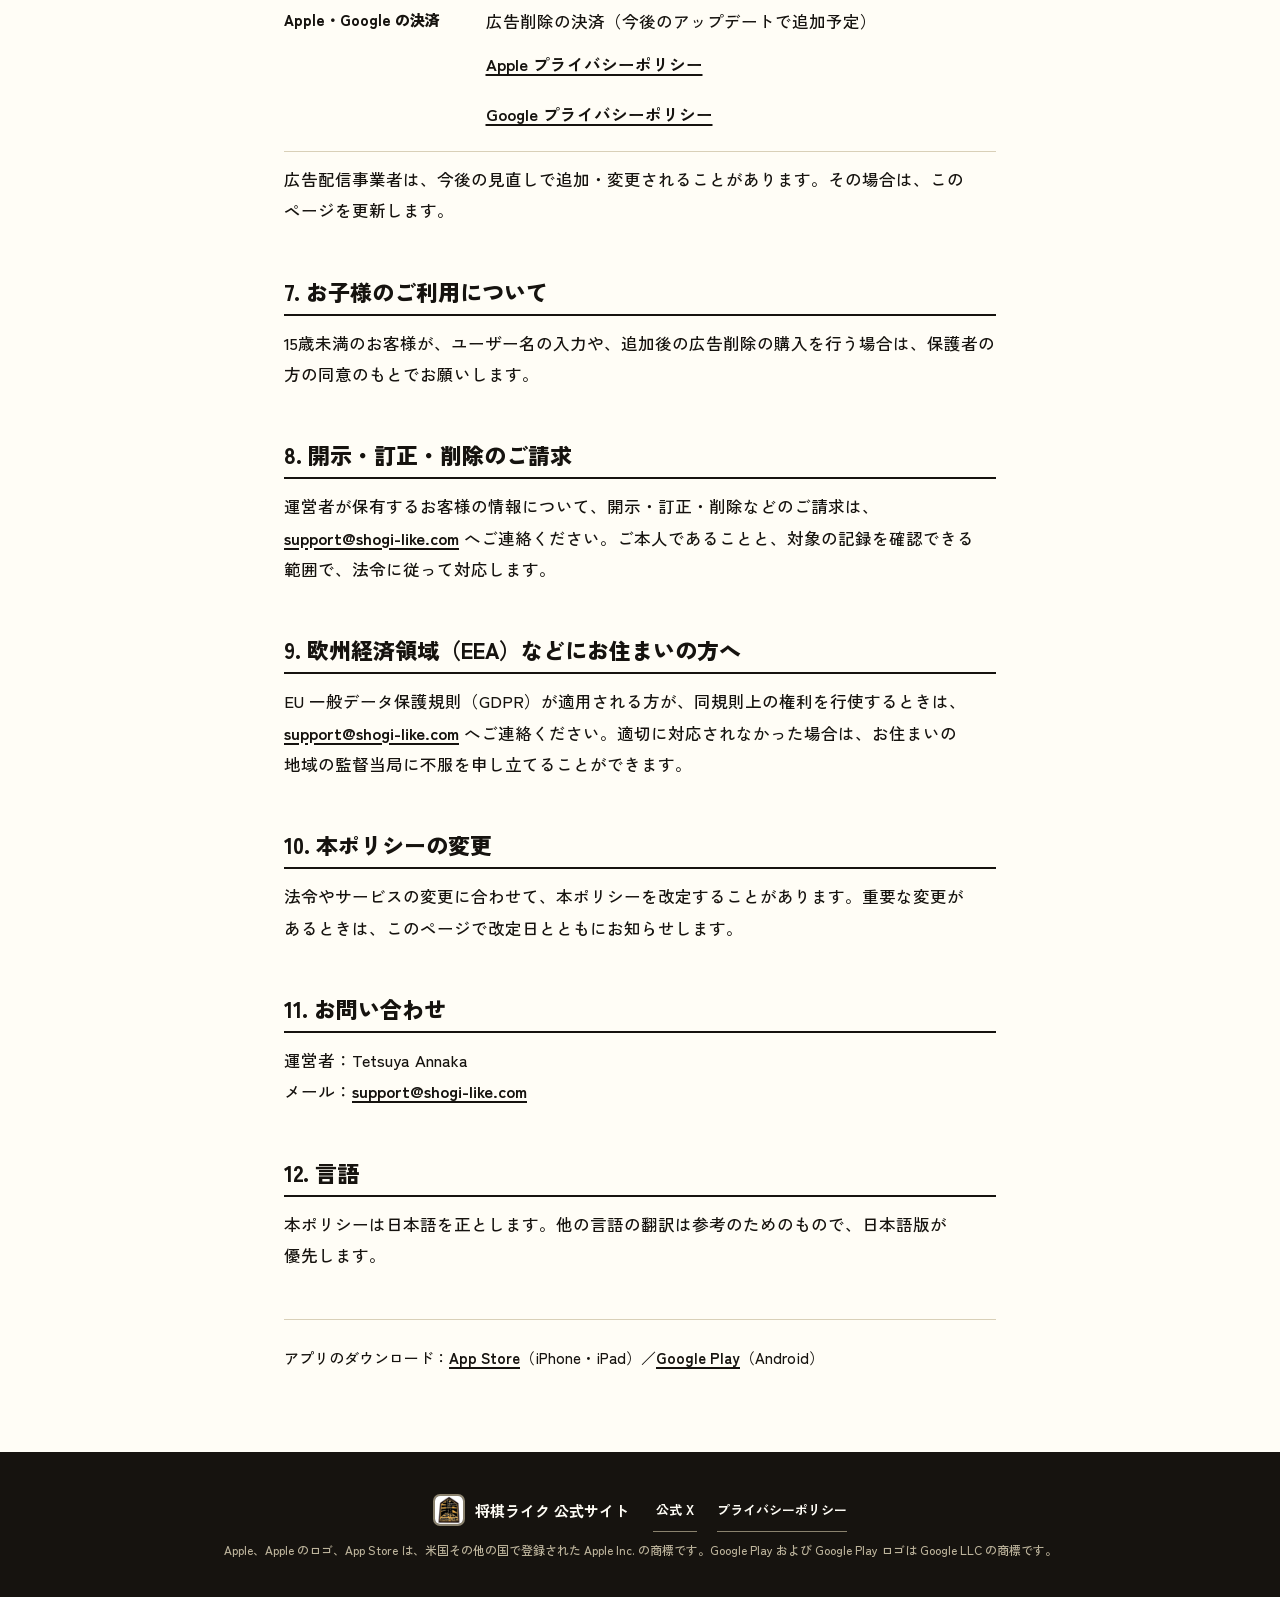
==== commit dd1a6e3b: "fix: 「広告削除」を商品名として括弧で示し、返金時の文を明確にする Co-Authored-By: Claude Fable 5.2 <noreply@anthropic.com> Claude-" ====
--- a/privacy/index.html
+++ b/privacy/index.html
@@ -73,15 +73,15 @@
     <p>iOS では、トラッキングの許可を拒否するか、端末の「設定」でトラッキングを許可しないことで、広告識別子を使った広告の最適化を止められます。Android では、端末の設定にある広告 ID の削除やパーソナライズ広告のオプトアウトで、同様に止められます。この場合も広告は表示されますが、お客様の好みに合わせたものではなくなります。</p>
 
     <h2 id="iap">4. 課金（広告削除）について</h2>
-    <p class="note"><b>広告削除（買い切りのアプリ内課金）は、今後のアップデートで追加予定です。</b>以下は、追加後の取り扱いです。</p>
-    <p>追加後は、広告削除（バナー広告の非表示と、リワード広告を見ずに報酬を受け取れる機能）を、アプリ内課金で購入できるようになります。</p>
+    <p class="note"><b>「広告削除」（買い切りのアプリ内課金）は、今後のアップデートで追加予定です。</b>以下は、追加後の取り扱いです。</p>
+    <p>追加後は、「広告削除」（バナー広告の非表示と、リワード広告を見ずに報酬を受け取れる機能）を、アプリ内課金で購入できるようになります。</p>
     <ul>
       <li><b>決済の主体：</b>決済は Apple（<span class="nw">App Store</span>）または Google（<span class="nw">Google Play</span>）が行います。クレジットカード番号などの決済情報は、運営者は受け取りません。</li>
       <li><b>受け取る情報：</b>購入を確認するため、Apple または Google から受け取る取引情報（取引 ID、商品 ID、購入日時、購入トークン）を、端末の識別子（uuid）に結びつけて運営者のサーバーに保存します。</li>
-      <li><b>利用目的：</b>購入の確認、機種変更や再インストール後の購入の復元、返金・取り消しの通知を受けたときの広告削除の解除、不正な購入の防止。</li>
+      <li><b>利用目的：</b>購入の確認、機種変更や再インストール後の購入の復元、返金・取り消しの通知を受けたときの「広告削除」の無効化、不正な購入の防止。</li>
       <li><b>保存先：</b>運営者が利用するサーバー（<span class="nw">Amazon Web Services</span>、Supabase）。</li>
-      <li><b>保存期間：</b>広告削除の提供と購入の確認のため、本サービスの提供を終了するまで保存し、その後削除します。</li>
-      <li><b>返金：</b>返金の可否は Apple・Google の規定によります。返金や取り消しの通知を受けると、広告削除は解除されます。</li>
+      <li><b>保存期間：</b>「広告削除」の提供と購入の確認のため、本サービスの提供を終了するまで保存し、その後削除します。</li>
+      <li><b>返金：</b>返金の可否は Apple・Google の規定によります。返金や取り消しの通知を受けると、「広告削除」は無効になり、広告が再び表示されます。</li>
     </ul>
 
     <h2 id="disclose">5. 第三者への提供・委託・共同利用</h2>
